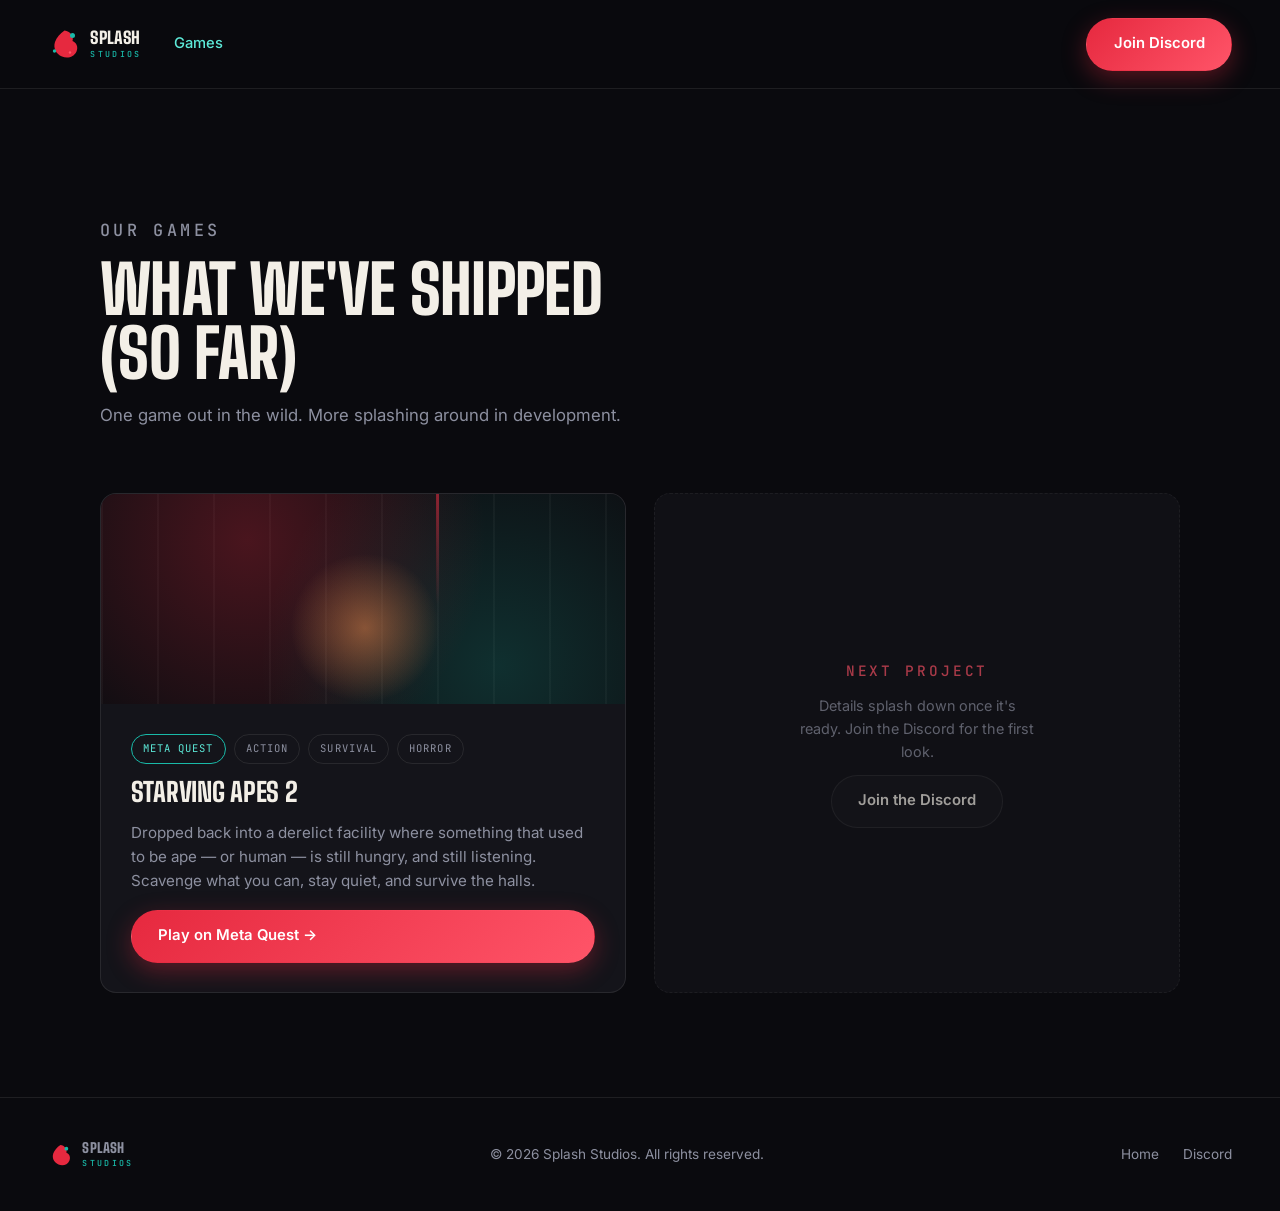
==== games.html @ 8505d7e9 "Add files via upload" ====
<!DOCTYPE html>
<html lang="en">
<head>
<meta charset="UTF-8">
<meta name="viewport" content="width=device-width, initial-scale=1.0">
<title>Games — Splash Studios</title>
<meta name="description" content="Play Starving Apes 2, the flagship VR horror game from Splash Studios, on Meta Quest.">
<meta name="theme-color" content="#0a0a0e">
<link rel="icon" type="image/svg+xml" href="data:image/svg+xml,%3Csvg xmlns='http://www.w3.org/2000/svg' viewBox='0 0 64 64'%3E%3Crect width='64' height='64' rx='14' fill='%230a0a0e'/%3E%3Cpath d='M33,5 C44,6 52,16 49,26 C57,29 61,38 57,47 C52,58 39,62 28,57 C16,52 10,40 14,28 C17,19 24,11 33,5 Z' fill='%23E6293F'/%3E%3Ccircle cx='49' cy='15' r='5' fill='%2319B9A8'/%3E%3C/svg%3E">

<link rel="preconnect" href="https://fonts.googleapis.com">
<link rel="preconnect" href="https://fonts.gstatic.com" crossorigin>
<link href="https://fonts.googleapis.com/css2?family=Big+Shoulders:wght@600;700;800;900&family=Inter:wght@400;500;600;700&family=JetBrains+Mono:wght@500&display=swap" rel="stylesheet">
<link rel="stylesheet" href="style.css">
</head>
<body>

<header class="nav">
  <a href="index.html" class="brand">
    <svg class="brand-mark" viewBox="0 0 64 64" fill="none" xmlns="http://www.w3.org/2000/svg" aria-hidden="true">
      <path d="M33,5 C44,6 52,16 49,26 C57,29 61,38 57,47 C52,58 39,62 28,57 C16,52 10,40 14,28 C17,19 24,11 33,5 Z" fill="#E6293F"/>
      <circle cx="49" cy="15" r="5" fill="#19B9A8"/>
      <circle cx="13" cy="46" r="3.4" fill="#19B9A8"/>
      <circle cx="44" cy="49" r="2.4" fill="#FF5468"/>
    </svg>
    <span class="brand-word">SPLASH<small>STUDIOS</small></span>
  </a>
  <nav class="nav-links">
    <a href="games.html" class="active">Games</a>
  </nav>
  <a class="btn btn-primary" href="https://discord.gg/km2ezNDZRh" target="_blank" rel="noopener">Join Discord</a>
</header>

<section class="page-header">
  <div class="section-inner">
    <p class="eyebrow">Our Games</p>
    <h1>What we've shipped<br>(so far)</h1>
    <p>One game out in the wild. More splashing around in development.</p>
  </div>
</section>

<section style="padding-top: 0;">
  <div class="section-inner">
    <div class="games-grid">

      <div class="game-tile">
        <div class="game-art" aria-hidden="true"></div>
        <div class="tile-body">
          <div class="badges">
            <span class="badge platform">Meta Quest</span>
            <span class="badge">Action</span>
            <span class="badge">Survival</span>
            <span class="badge">Horror</span>
          </div>
          <h3>Starving Apes 2</h3>
          <p>Dropped back into a derelict facility where something that used to be ape — or human — is still hungry, and still listening. Scavenge what you can, stay quiet, and survive the halls.</p>
          <a class="btn btn-primary" href="https://www.meta.com/experiences/starving-apes-2/9929811883797838/?srsltid=AfmBOoom83cuQZh8_HPgjByCwyeb6xO3C5Jgga5BLmCw1rRr3CXL1v2m" target="_blank" rel="noopener">Play on Meta Quest →</a>
        </div>
      </div>

      <div class="game-tile ghost">
        <div class="ghost-inner">
          <p class="eyebrow crimson">Next Project</p>
          <p>Details splash down once it's ready. Join the Discord for the first look.</p>
          <a class="btn btn-ghost" href="https://discord.gg/km2ezNDZRh" target="_blank" rel="noopener">Join the Discord</a>
        </div>
      </div>

    </div>
  </div>
</section>

<footer>
  <a href="index.html" class="brand">
    <svg class="brand-mark" viewBox="0 0 64 64" fill="none" xmlns="http://www.w3.org/2000/svg" aria-hidden="true" style="width:24px;height:24px;">
      <path d="M33,5 C44,6 52,16 49,26 C57,29 61,38 57,47 C52,58 39,62 28,57 C16,52 10,40 14,28 C17,19 24,11 33,5 Z" fill="#E6293F"/>
      <circle cx="49" cy="15" r="5" fill="#19B9A8"/>
    </svg>
    <span class="brand-word">SPLASH<small>STUDIOS</small></span>
  </a>
  <p>&copy; 2026 Splash Studios. All rights reserved.</p>
  <div class="foot-links">
    <a href="index.html">Home</a>
    <a href="https://discord.gg/km2ezNDZRh" target="_blank" rel="noopener">Discord</a>
  </div>
</footer>

</body>
</html>
---- style.css ----
/* ============================================================
   SPLASH STUDIOS — stylesheet
   Palette: void / panel (near-black) + crimson + teal
   (a nod to red/teal horror-film grading, and to "splash")
   ============================================================ */

:root {
  --void: #0a0a0e;
  --panel: #14141a;
  --panel-2: #1b1b22;

  --crimson: #e6293f;
  --crimson-glow: #ff5468;
  --teal: #19b9a8;
  --teal-glow: #5dead9;

  --bone: #f3efe7;
  --slate: #8d90a0;
  --line: rgba(243, 239, 231, 0.09);

  --radius: 16px;
  --shadow: 0 20px 60px rgba(0, 0, 0, 0.45);

  --display: "Big Shoulders", sans-serif;
  --body: "Inter", system-ui, sans-serif;
  --mono: "JetBrains Mono", monospace;
}

* { box-sizing: border-box; margin: 0; padding: 0; }

html { scroll-behavior: smooth; }

body {
  background: var(--void);
  color: var(--bone);
  font-family: var(--body);
  line-height: 1.6;
  overflow-x: hidden;
}

a { color: inherit; text-decoration: none; }
img, svg { display: block; max-width: 100%; }
ul { list-style: none; }

h1, h2, h3 {
  font-family: var(--display);
  font-weight: 800;
  text-transform: uppercase;
  letter-spacing: -0.01em;
  line-height: 0.95;
}

::selection { background: var(--crimson); color: var(--bone); }

:focus-visible {
  outline: 2px solid var(--teal-glow);
  outline-offset: 3px;
  border-radius: 4px;
}

.section-inner { max-width: 1080px; margin: 0 auto; }

section { padding: 6.5rem clamp(1.25rem, 5vw, 3rem); position: relative; }

.eyebrow {
  display: inline-block;
  font-family: var(--mono);
  font-size: 0.72rem;
  font-weight: 500;
  letter-spacing: 0.2em;
  text-transform: uppercase;
  color: var(--teal-glow);
  margin-bottom: 0.9rem;
}
.eyebrow.crimson { color: var(--crimson-glow); }

/* ---------- Nav ---------- */
.nav {
  position: sticky;
  top: 0;
  z-index: 50;
  display: flex;
  align-items: center;
  gap: 1.5rem;
  padding: 1.1rem clamp(1.25rem, 5vw, 3rem);
  background: rgba(10, 10, 14, 0.72);
  backdrop-filter: blur(14px);
  border-bottom: 1px solid var(--line);
}

.brand { display: flex; align-items: center; gap: 0.65rem; flex-shrink: 0; }
.brand-mark { width: 32px; height: 32px; flex-shrink: 0; }
.brand-word {
  font-family: var(--display);
  font-weight: 900;
  font-size: 1.05rem;
  letter-spacing: 0.01em;
  line-height: 1;
  display: flex;
  flex-direction: column;
}
.brand-word small {
  font-family: var(--mono);
  font-weight: 500;
  font-size: 0.52rem;
  letter-spacing: 0.28em;
  color: var(--teal);
  margin-top: 3px;
}

.nav-links {
  display: flex;
  align-items: center;
  gap: 1.75rem;
  margin-left: 0.5rem;
  margin-right: auto;
  font-size: 0.92rem;
  font-weight: 500;
  color: var(--slate);
}
.nav-links a { transition: color 0.2s ease; }
.nav-links a:hover { color: var(--bone); }
.nav-links a.active { color: var(--teal-glow); }

/* ---------- Buttons ---------- */
.btn {
  display: inline-flex;
  align-items: center;
  gap: 0.5rem;
  padding: 0.85rem 1.65rem;
  border-radius: 999px;
  font-family: var(--body);
  font-weight: 600;
  font-size: 0.93rem;
  border: 1.5px solid transparent;
  white-space: nowrap;
  cursor: pointer;
  transition: transform 0.25s ease, box-shadow 0.25s ease, color 0.25s ease, border-color 0.25s ease;
}
.btn-primary {
  background: linear-gradient(135deg, var(--crimson), var(--crimson-glow));
  color: #fff;
  box-shadow: 0 8px 24px rgba(230, 41, 63, 0.35);
}
.btn-primary:hover { transform: translateY(-2px); box-shadow: 0 14px 32px rgba(230, 41, 63, 0.45); }
.btn-ghost {
  border-color: var(--line);
  color: var(--bone);
  background: rgba(255, 255, 255, 0.02);
}
.btn-ghost:hover { border-color: var(--teal); color: var(--teal-glow); transform: translateY(-2px); }
.btn-icon { width: 18px; height: 18px; flex-shrink: 0; }
.btn.large { padding: 1.05rem 2.2rem; font-size: 1rem; }

/* ---------- Hero ---------- */
.hero {
  position: relative;
  min-height: 86vh;
  display: flex;
  align-items: center;
  padding: 2rem clamp(1.25rem, 5vw, 3rem);
  overflow: hidden;
  isolation: isolate;
  cursor: crosshair;
}

.hero-ambient { position: absolute; inset: 0; z-index: -1; }
.blob {
  position: absolute;
  border-radius: 50%;
  filter: blur(70px);
  opacity: 0.5;
  mix-blend-mode: screen;
  animation: drift 20s ease-in-out infinite;
}
.blob-1 { width: 460px; height: 460px; background: var(--crimson); top: -12%; left: -8%; }
.blob-2 { width: 400px; height: 400px; background: var(--teal); bottom: -18%; right: -10%; animation-delay: -7s; }
.blob-3 { width: 280px; height: 280px; background: var(--crimson-glow); top: 38%; right: 18%; animation-delay: -13s; opacity: 0.28; }

@keyframes drift {
  0%, 100% { transform: translate(0, 0) scale(1); }
  50% { transform: translate(40px, -30px) scale(1.08); }
}

.hero-inner { max-width: 740px; position: relative; z-index: 1; }
.hero-inner h1 { font-size: clamp(3.4rem, 9vw, 6.4rem); }
.lede {
  margin-top: 1.5rem;
  font-size: clamp(1rem, 1.4vw, 1.2rem);
  color: var(--slate);
  max-width: 520px;
}
.hero-actions { display: flex; gap: 1rem; margin-top: 2.25rem; flex-wrap: wrap; }
.hero-hint {
  margin-top: 2.5rem;
  font-family: var(--mono);
  font-size: 0.7rem;
  letter-spacing: 0.12em;
  text-transform: uppercase;
  color: var(--slate);
  opacity: 0.6;
}

.splash-fx {
  position: absolute;
  border-radius: 50%;
  pointer-events: none;
  transform: translate(-50%, -50%) scale(0);
  animation: splashPop 0.7s ease-out forwards;
  z-index: 2;
}
@keyframes splashPop {
  0% { transform: translate(-50%, -50%) scale(0); opacity: 0.9; }
  70% { opacity: 0.35; }
  100% { transform: translate(-50%, -50%) scale(1); opacity: 0; }
}

/* ---------- About ---------- */
.about p { max-width: 600px; color: var(--slate); font-size: 1.05rem; }
.about h2 { font-size: clamp(2rem, 4vw, 2.8rem); margin-bottom: 1.25rem; }

/* ---------- Featured game / game art panel ---------- */
.featured h2 { font-size: clamp(2rem, 4vw, 2.8rem); margin-bottom: 0.25rem; }

.game-card {
  display: grid;
  grid-template-columns: 1.05fr 1fr;
  background: var(--panel);
  border: 1px solid var(--line);
  border-radius: var(--radius);
  overflow: hidden;
  box-shadow: var(--shadow);
  margin-top: 2.25rem;
}

.game-art {
  position: relative;
  min-height: 340px;
  overflow: hidden;
  background:
    radial-gradient(circle at 28% 22%, rgba(230, 41, 63, 0.28), transparent 58%),
    radial-gradient(circle at 76% 82%, rgba(25, 185, 168, 0.2), transparent 55%),
    repeating-linear-gradient(90deg, rgba(255, 255, 255, 0.035) 0 2px, transparent 2px 56px),
    #0d0d11;
}
.game-art::before {
  content: "";
  position: absolute;
  width: 150px;
  height: 150px;
  border-radius: 50%;
  background: radial-gradient(circle, rgba(255, 150, 80, 0.45), transparent 70%);
  top: 28%;
  left: 36%;
  animation: flicker 4.2s infinite;
}
.game-art::after {
  content: "";
  position: absolute;
  width: 3px;
  height: 110px;
  background: linear-gradient(to bottom, var(--crimson), transparent);
  top: 0;
  left: 64%;
  opacity: 0.55;
}
@keyframes flicker {
  0%, 100% { opacity: 0.8; }
  45% { opacity: 0.18; }
  50% { opacity: 0.9; }
  78% { opacity: 0.3; }
}

.game-info {
  padding: 2.5rem;
  display: flex;
  flex-direction: column;
  gap: 1.1rem;
  justify-content: center;
}
.game-info h3 { font-size: 2.1rem; }
.game-info p { color: var(--slate); }

.badges { display: flex; gap: 0.5rem; flex-wrap: wrap; }
.badge {
  font-family: var(--mono);
  font-size: 0.66rem;
  letter-spacing: 0.1em;
  text-transform: uppercase;
  padding: 0.35rem 0.7rem;
  border: 1px solid var(--line);
  border-radius: 999px;
  color: var(--slate);
}
.badge.platform { border-color: var(--teal); color: var(--teal-glow); }

@media (max-width: 760px) {
  .game-card { grid-template-columns: 1fr; }
  .game-art { min-height: 200px; }
}

/* ---------- CTA banner ---------- */
.cta-banner {
  text-align: center;
  background: linear-gradient(160deg, var(--panel), var(--panel-2));
  border-top: 1px solid var(--line);
  border-bottom: 1px solid var(--line);
}
.cta-banner h2 { font-size: clamp(2rem, 4.5vw, 3.2rem); margin-bottom: 0.85rem; }
.cta-banner p { color: var(--slate); max-width: 460px; margin: 0 auto 2rem; }

/* ---------- Footer ---------- */
footer {
  padding: 2.75rem clamp(1.25rem, 5vw, 3rem);
  display: flex;
  flex-wrap: wrap;
  align-items: center;
  justify-content: space-between;
  gap: 1rem;
  border-top: 1px solid var(--line);
  color: var(--slate);
  font-size: 0.85rem;
}
footer .brand-word { font-size: 0.85rem; }
footer .foot-links { display: flex; gap: 1.5rem; }
footer a:hover { color: var(--teal-glow); }

/* ---------- Games page ---------- */
.page-header { padding-top: 8rem; padding-bottom: 1.5rem; }
.page-header h1 { font-size: clamp(2.6rem, 6vw, 4.2rem); margin-bottom: 1rem; }
.page-header p { color: var(--slate); max-width: 540px; font-size: 1.05rem; }

.games-grid {
  display: grid;
  grid-template-columns: repeat(auto-fit, minmax(320px, 1fr));
  gap: 1.75rem;
  margin-top: 2.5rem;
}

.game-tile {
  background: var(--panel);
  border: 1px solid var(--line);
  border-radius: var(--radius);
  overflow: hidden;
  display: flex;
  flex-direction: column;
  transition: transform 0.3s ease, border-color 0.3s ease;
}
.game-tile:hover { transform: translateY(-4px); border-color: var(--teal); }
.game-tile .game-art { min-height: 210px; }

.tile-body { padding: 1.85rem; display: flex; flex-direction: column; gap: 1rem; flex: 1; }
.tile-body h3 { font-size: 1.65rem; }
.tile-body p { color: var(--slate); font-size: 0.95rem; flex: 1; }

.game-tile.ghost {
  border-style: dashed;
  opacity: 0.65;
  align-items: center;
  justify-content: center;
  text-align: center;
  min-height: 360px;
}
.ghost-inner { padding: 2rem; display: flex; flex-direction: column; gap: 0.75rem; align-items: center; }
.ghost-inner .eyebrow { margin-bottom: 0; }
.ghost-inner p { color: var(--slate); font-size: 0.9rem; max-width: 240px; }

/* ---------- Responsive ---------- */
@media (max-width: 640px) {
  .nav { flex-wrap: wrap; }
  .nav-links { order: 3; margin-right: auto; }
  section { padding: 4.5rem 1.25rem; }
  .hero { min-height: 80vh; }
}

/* ---------- Reduced motion ---------- */
@media (prefers-reduced-motion: reduce) {
  html { scroll-behavior: auto; }
  .blob { animation: none; }
  .game-art::before { animation: none; }
  .splash-fx { display: none; }
}
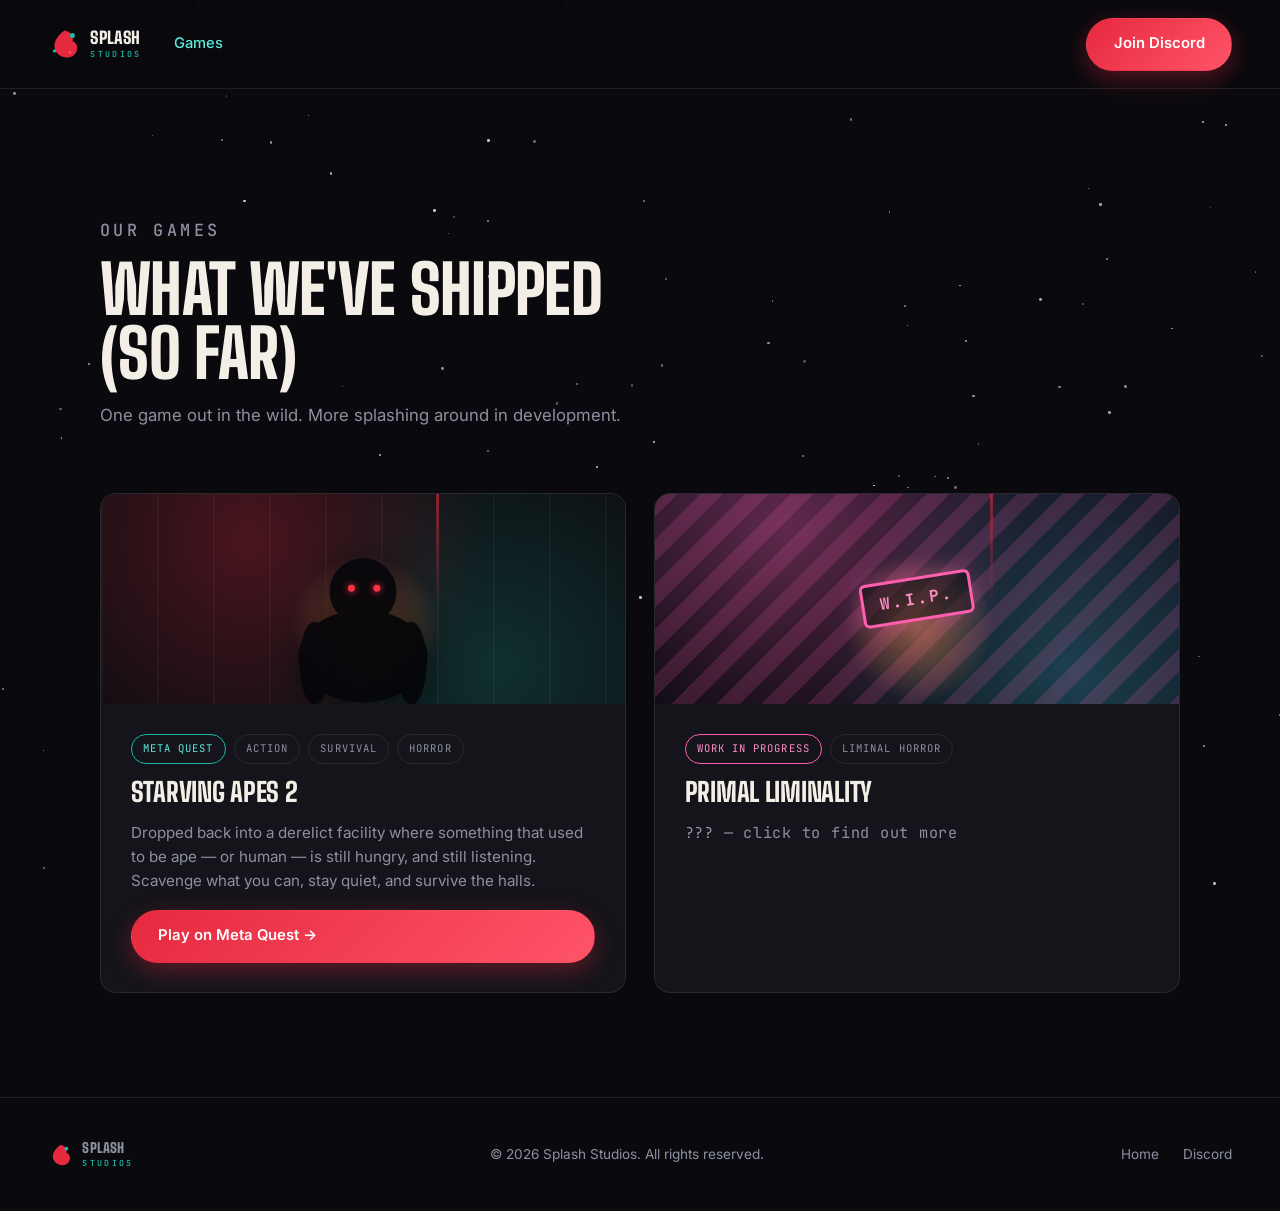
==== commit 84f9dc7b: "NEW UPD" ====
--- a/games.html
+++ b/games.html
@@ -14,6 +14,7 @@
 <link rel="stylesheet" href="style.css">
 </head>
 <body>
+<div class="star-field" aria-hidden="true"></div>
 
 <header class="nav">
   <a href="index.html" class="brand">
@@ -44,7 +45,22 @@
     <div class="games-grid">
 
       <div class="game-tile">
-        <div class="game-art" aria-hidden="true"></div>
+        <div class="game-art" aria-hidden="true">
+          <svg class="art-figure" viewBox="0 0 200 200" xmlns="http://www.w3.org/2000/svg">
+            <defs>
+              <filter id="eyeglow-games" x="-200%" y="-200%" width="500%" height="500%">
+                <feGaussianBlur stdDeviation="3" result="blur"/>
+                <feMerge><feMergeNode in="blur"/><feMergeNode in="SourceGraphic"/></feMerge>
+              </filter>
+            </defs>
+            <ellipse cx="100" cy="152" rx="56" ry="40" fill="#06060a"/>
+            <ellipse cx="58" cy="158" rx="13" ry="36" fill="#06060a"/>
+            <ellipse cx="142" cy="158" rx="13" ry="36" fill="#06060a"/>
+            <circle cx="100" cy="96" r="29" fill="#06060a"/>
+            <circle cx="90" cy="93" r="3" fill="#ff3344" filter="url(#eyeglow-games)"/>
+            <circle cx="112" cy="93" r="3" fill="#ff3344" filter="url(#eyeglow-games)"/>
+          </svg>
+        </div>
         <div class="tile-body">
           <div class="badges">
             <span class="badge platform">Meta Quest</span>
@@ -58,11 +74,18 @@
         </div>
       </div>
 
-      <div class="game-tile ghost">
-        <div class="ghost-inner">
-          <p class="eyebrow crimson">Next Project</p>
-          <p>Details splash down once it's ready. Join the Discord for the first look.</p>
-          <a class="btn btn-ghost" href="https://discord.gg/km2ezNDZRh" target="_blank" rel="noopener">Join the Discord</a>
+      <div class="game-tile wip" tabindex="0" role="button" aria-expanded="false" aria-label="Primal Liminality — work in progress, click for details">
+        <div class="game-art liminal" aria-hidden="true">
+          <span class="wip-stamp">W.I.P.</span>
+        </div>
+        <div class="tile-body">
+          <div class="badges">
+            <span class="badge wip">Work In Progress</span>
+            <span class="badge">Liminal Horror</span>
+          </div>
+          <h3>Primal Liminality</h3>
+          <p class="tile-hint">??? — click to find out more</p>
+          <p class="tile-reveal">"You get called into work one night and don't come back."</p>
         </div>
       </div>
 
@@ -85,5 +108,6 @@
   </div>
 </footer>
 
+<script src="script.js"></script>
 </body>
 </html>
--- a/style.css
+++ b/style.css
@@ -24,6 +24,10 @@
   --display: "Big Shoulders", sans-serif;
   --body: "Inter", system-ui, sans-serif;
   --mono: "JetBrains Mono", monospace;
+
+  --pl-pink: #ff5fae;
+  --pl-pink-glow: #ff8fc7;
+  --pl-blue: #4cc9f0;
 }
 
 * { box-sizing: border-box; margin: 0; padding: 0; }
@@ -373,10 +377,100 @@
   .hero { min-height: 80vh; }
 }
 
+/* ---------- Starfield (infinite-craft-style dark sky) ---------- */
+.star-field {
+  position: fixed;
+  inset: 0;
+  z-index: -3;
+  overflow: hidden;
+  pointer-events: none;
+  background: var(--void);
+}
+.star {
+  position: absolute;
+  border-radius: 50%;
+  background: #fff;
+  animation: twinkle ease-in-out infinite;
+}
+@keyframes twinkle {
+  0%, 100% { opacity: 0.15; }
+  50% { opacity: 1; }
+}
+
+/* ---------- Button bounce (press feedback) ---------- */
+@keyframes btnBounce {
+  0% { transform: scale(1); }
+  30% { transform: scale(0.86); }
+  55% { transform: scale(1.08); }
+  80% { transform: scale(0.96); }
+  100% { transform: scale(1); }
+}
+.btn.bounce { animation: btnBounce 0.42s ease; }
+
+/* ---------- Art figure (SA2 silhouette) ---------- */
+.art-figure {
+  position: absolute;
+  bottom: -8px;
+  left: 50%;
+  transform: translateX(-50%);
+  width: 44%;
+  opacity: 0.95;
+  filter: drop-shadow(0 0 18px rgba(0, 0, 0, 0.6));
+}
+
+/* ---------- WIP badge ---------- */
+.badge.wip { border-color: var(--pl-pink); color: var(--pl-pink-glow); }
+
+/* ---------- Liminal art panel (Primal Liminality) ---------- */
+.game-art.liminal {
+  background:
+    repeating-linear-gradient(135deg, rgba(255, 95, 174, 0.16) 0 16px, transparent 16px 32px),
+    radial-gradient(circle at 25% 15%, rgba(255, 95, 174, 0.32), transparent 55%),
+    radial-gradient(circle at 80% 85%, rgba(76, 201, 240, 0.28), transparent 55%),
+    linear-gradient(180deg, #15101f 0%, #0b0b12 75%);
+}
+.wip-stamp {
+  position: absolute;
+  top: 50%;
+  left: 50%;
+  transform: translate(-50%, -50%) rotate(-9deg);
+  border: 3px solid var(--pl-pink);
+  color: var(--pl-pink-glow);
+  font-family: var(--mono);
+  font-weight: 700;
+  letter-spacing: 0.15em;
+  padding: 0.4rem 1rem;
+  font-size: 1rem;
+  text-transform: uppercase;
+  background: rgba(10, 10, 14, 0.45);
+  border-radius: 6px;
+  box-shadow: 0 0 26px rgba(255, 95, 174, 0.35);
+  white-space: nowrap;
+}
+
+/* ---------- WIP tile click-to-reveal ---------- */
+.game-tile.wip { cursor: pointer; }
+.game-tile.wip:focus-visible { outline: 2px solid var(--pl-blue); outline-offset: 3px; }
+.tile-hint {
+  font-family: var(--mono);
+  font-size: 0.85rem;
+  letter-spacing: 0.05em;
+  color: var(--pl-blue);
+}
+.tile-reveal {
+  color: var(--bone);
+  font-style: italic;
+  display: none;
+}
+.game-tile.wip.revealed .tile-hint { display: none; }
+.game-tile.wip.revealed .tile-reveal { display: block; }
+
 /* ---------- Reduced motion ---------- */
 @media (prefers-reduced-motion: reduce) {
   html { scroll-behavior: auto; }
   .blob { animation: none; }
   .game-art::before { animation: none; }
   .splash-fx { display: none; }
-}
+  .star { animation: none; opacity: 0.55; }
+  .btn.bounce { animation: none; }
+}
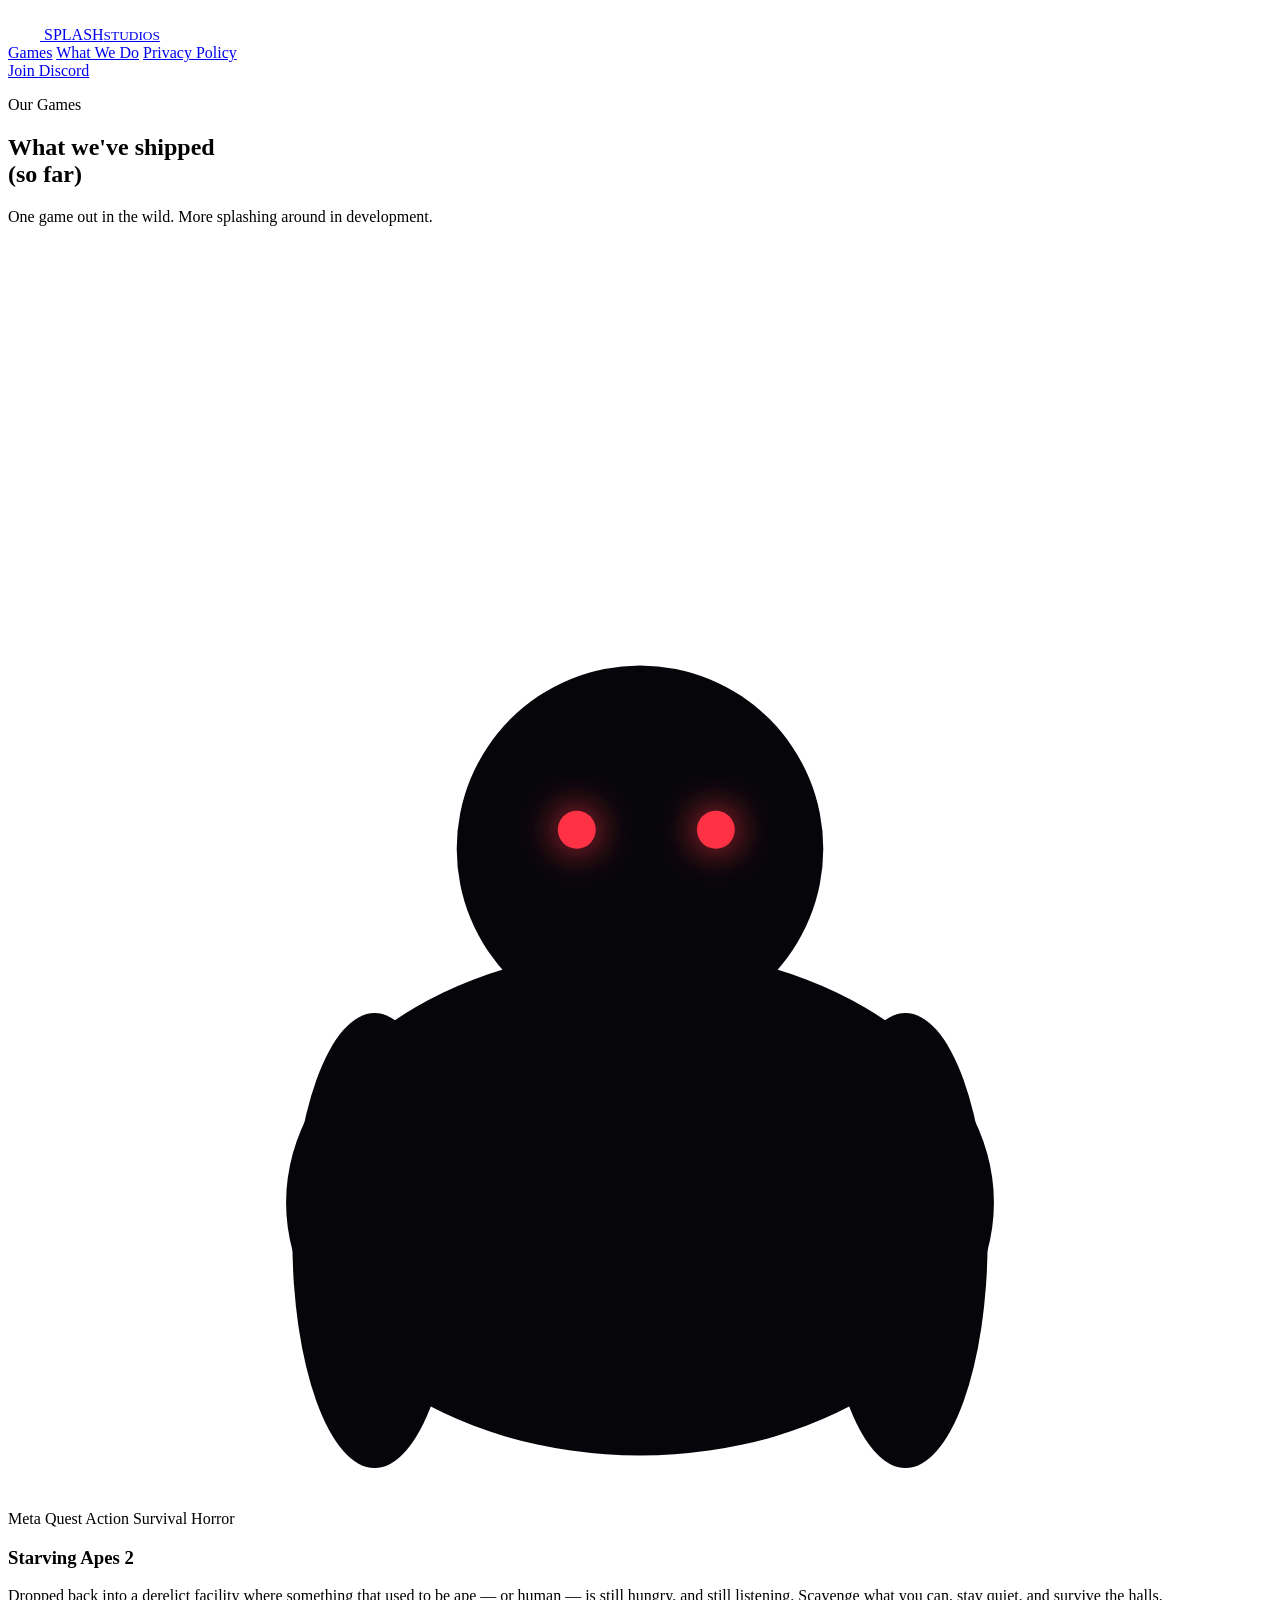
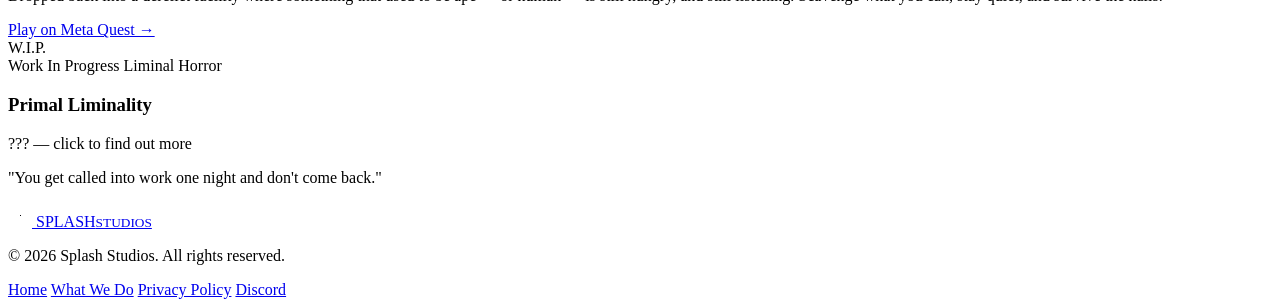
==== commit b790165b: "Add files via upload" ====
--- a/games.html
+++ b/games.html
@@ -18,18 +18,15 @@
 
 <header class="nav">
   <a href="index.html" class="brand">
-    <svg class="brand-mark" viewBox="0 0 64 64" fill="none" xmlns="http://www.w3.org/2000/svg" aria-hidden="true">
-      <path d="M33,5 C44,6 52,16 49,26 C57,29 61,38 57,47 C52,58 39,62 28,57 C16,52 10,40 14,28 C17,19 24,11 33,5 Z" fill="#E6293F"/>
-      <circle cx="49" cy="15" r="5" fill="#19B9A8"/>
-      <circle cx="13" cy="46" r="3.4" fill="#19B9A8"/>
-      <circle cx="44" cy="49" r="2.4" fill="#FF5468"/>
-    </svg>
+    <canvas id="logoCanvas" class="brand-mark-canvas" width="64" height="64" aria-hidden="true"></canvas>
     <span class="brand-word">SPLASH<small>STUDIOS</small></span>
   </a>
   <nav class="nav-links">
     <a href="games.html" class="active">Games</a>
+    <a href="what-we-do.html">What We Do</a>
+    <a href="privacy-policy.html">Privacy Policy</a>
   </nav>
-  <a class="btn btn-primary" href="https://discord.gg/km2ezNDZRh" target="_blank" rel="noopener">Join Discord</a>
+  <a class="btn btn-primary" href="https://discord.gg/4bHSVDsTp4" target="_blank" rel="noopener">Join Discord</a>
 </header>
 
 <section class="page-header">
@@ -95,19 +92,18 @@
 
 <footer>
   <a href="index.html" class="brand">
-    <svg class="brand-mark" viewBox="0 0 64 64" fill="none" xmlns="http://www.w3.org/2000/svg" aria-hidden="true" style="width:24px;height:24px;">
-      <path d="M33,5 C44,6 52,16 49,26 C57,29 61,38 57,47 C52,58 39,62 28,57 C16,52 10,40 14,28 C17,19 24,11 33,5 Z" fill="#E6293F"/>
-      <circle cx="49" cy="15" r="5" fill="#19B9A8"/>
-    </svg>
+    <canvas id="footerLogoCanvas" class="brand-mark-canvas" width="64" height="64" aria-hidden="true" style="width:24px;height:24px;"></canvas>
     <span class="brand-word">SPLASH<small>STUDIOS</small></span>
   </a>
   <p>&copy; 2026 Splash Studios. All rights reserved.</p>
   <div class="foot-links">
     <a href="index.html">Home</a>
-    <a href="https://discord.gg/km2ezNDZRh" target="_blank" rel="noopener">Discord</a>
+    <a href="what-we-do.html">What We Do</a>
+    <a href="privacy-policy.html">Privacy Policy</a>
+    <a href="https://discord.gg/4bHSVDsTp4" target="_blank" rel="noopener">Discord</a>
   </div>
 </footer>
 
 <script src="script.js"></script>
 </body>
-</html>
+</html>
--- a/style.css
+++ b/style.css
@@ -1,476 +1,41 @@
-/* ============================================================
-   SPLASH STUDIOS — stylesheet
-   Palette: void / panel (near-black) + crimson + teal
-   (a nod to red/teal horror-film grading, and to "splash")
-   ============================================================ */
-
-:root {
-  --void: #0a0a0e;
-  --panel: #14141a;
-  --panel-2: #1b1b22;
-
-  --crimson: #e6293f;
-  --crimson-glow: #ff5468;
-  --teal: #19b9a8;
-  --teal-glow: #5dead9;
-
-  --bone: #f3efe7;
-  --slate: #8d90a0;
-  --line: rgba(243, 239, 231, 0.09);
-
-  --radius: 16px;
-  --shadow: 0 20px 60px rgba(0, 0, 0, 0.45);
-
-  --display: "Big Shoulders", sans-serif;
-  --body: "Inter", system-ui, sans-serif;
-  --mono: "JetBrains Mono", monospace;
-
-  --pl-pink: #ff5fae;
-  --pl-pink-glow: #ff8fc7;
-  --pl-blue: #4cc9f0;
+/* ---------- Interactive Canvas Logo Layout ---------- */
+.brand-mark-canvas {
+  width: 32px;
+  height: 32px;
+  flex-shrink: 0;
+  image-rendering: pixelated;
+  image-rendering: crisp-edges;
 }
 
-* { box-sizing: border-box; margin: 0; padding: 0; }
-
-html { scroll-behavior: smooth; }
-
-body {
-  background: var(--void);
+/* ---------- Text Content Layouts (What We Do / Privacy) ---------- */
+.standard-content {
+  max-width: 780px;
+  margin: 0 auto;
+}
+.standard-content h2 {
+  font-size: 1.85rem;
+  margin-top: 3.5rem;
+  margin-bottom: 1.1rem;
   color: var(--bone);
-  font-family: var(--body);
-  line-height: 1.6;
-  overflow-x: hidden;
+  letter-spacing: 0.02em;
 }
-
-a { color: inherit; text-decoration: none; }
-img, svg { display: block; max-width: 100%; }
-ul { list-style: none; }
-
-h1, h2, h3 {
-  font-family: var(--display);
-  font-weight: 800;
-  text-transform: uppercase;
-  letter-spacing: -0.01em;
-  line-height: 0.95;
+.standard-content p {
+  color: var(--slate);
+  font-size: 1.05rem;
+  line-height: 1.75;
+  margin-bottom: 1.5rem;
+  text-align: justify;
 }
-
-::selection { background: var(--crimson); color: var(--bone); }
-
-:focus-visible {
-  outline: 2px solid var(--teal-glow);
-  outline-offset: 3px;
-  border-radius: 4px;
-}
-
-.section-inner { max-width: 1080px; margin: 0 auto; }
-
-section { padding: 6.5rem clamp(1.25rem, 5vw, 3rem); position: relative; }
-
-.eyebrow {
-  display: inline-block;
-  font-family: var(--mono);
-  font-size: 0.72rem;
-  font-weight: 500;
-  letter-spacing: 0.2em;
-  text-transform: uppercase;
-  color: var(--teal-glow);
-  margin-bottom: 0.9rem;
-}
-.eyebrow.crimson { color: var(--crimson-glow); }
-
-/* ---------- Nav ---------- */
-.nav {
-  position: sticky;
-  top: 0;
-  z-index: 50;
-  display: flex;
-  align-items: center;
-  gap: 1.5rem;
-  padding: 1.1rem clamp(1.25rem, 5vw, 3rem);
-  background: rgba(10, 10, 14, 0.72);
-  backdrop-filter: blur(14px);
-  border-bottom: 1px solid var(--line);
-}
-
-.brand { display: flex; align-items: center; gap: 0.65rem; flex-shrink: 0; }
-.brand-mark { width: 32px; height: 32px; flex-shrink: 0; }
-.brand-word {
-  font-family: var(--display);
-  font-weight: 900;
-  font-size: 1.05rem;
-  letter-spacing: 0.01em;
-  line-height: 1;
-  display: flex;
-  flex-direction: column;
-}
-.brand-word small {
-  font-family: var(--mono);
-  font-weight: 500;
-  font-size: 0.52rem;
-  letter-spacing: 0.28em;
-  color: var(--teal);
-  margin-top: 3px;
-}
-
-.nav-links {
-  display: flex;
-  align-items: center;
-  gap: 1.75rem;
-  margin-left: 0.5rem;
-  margin-right: auto;
-  font-size: 0.92rem;
-  font-weight: 500;
+.standard-content ul {
+  list-style: square;
+  padding-left: 1.5rem;
+  margin-bottom: 1.8rem;
   color: var(--slate);
 }
-.nav-links a { transition: color 0.2s ease; }
-.nav-links a:hover { color: var(--bone); }
-.nav-links a.active { color: var(--teal-glow); }
-
-/* ---------- Buttons ---------- */
-.btn {
-  display: inline-flex;
-  align-items: center;
-  gap: 0.5rem;
-  padding: 0.85rem 1.65rem;
-  border-radius: 999px;
-  font-family: var(--body);
-  font-weight: 600;
-  font-size: 0.93rem;
-  border: 1.5px solid transparent;
-  white-space: nowrap;
-  cursor: pointer;
-  transition: transform 0.25s ease, box-shadow 0.25s ease, color 0.25s ease, border-color 0.25s ease;
+.standard-content li {
+  font-size: 1.02rem;
+  line-height: 1.7;
+  margin-bottom: 0.6rem;
 }
-.btn-primary {
-  background: linear-gradient(135deg, var(--crimson), var(--crimson-glow));
-  color: #fff;
-  box-shadow: 0 8px 24px rgba(230, 41, 63, 0.35);
-}
-.btn-primary:hover { transform: translateY(-2px); box-shadow: 0 14px 32px rgba(230, 41, 63, 0.45); }
-.btn-ghost {
-  border-color: var(--line);
-  color: var(--bone);
-  background: rgba(255, 255, 255, 0.02);
-}
-.btn-ghost:hover { border-color: var(--teal); color: var(--teal-glow); transform: translateY(-2px); }
-.btn-icon { width: 18px; height: 18px; flex-shrink: 0; }
-.btn.large { padding: 1.05rem 2.2rem; font-size: 1rem; }
-
-/* ---------- Hero ---------- */
-.hero {
-  position: relative;
-  min-height: 86vh;
-  display: flex;
-  align-items: center;
-  padding: 2rem clamp(1.25rem, 5vw, 3rem);
-  overflow: hidden;
-  isolation: isolate;
-  cursor: crosshair;
-}
-
-.hero-ambient { position: absolute; inset: 0; z-index: -1; }
-.blob {
-  position: absolute;
-  border-radius: 50%;
-  filter: blur(70px);
-  opacity: 0.5;
-  mix-blend-mode: screen;
-  animation: drift 20s ease-in-out infinite;
-}
-.blob-1 { width: 460px; height: 460px; background: var(--crimson); top: -12%; left: -8%; }
-.blob-2 { width: 400px; height: 400px; background: var(--teal); bottom: -18%; right: -10%; animation-delay: -7s; }
-.blob-3 { width: 280px; height: 280px; background: var(--crimson-glow); top: 38%; right: 18%; animation-delay: -13s; opacity: 0.28; }
-
-@keyframes drift {
-  0%, 100% { transform: translate(0, 0) scale(1); }
-  50% { transform: translate(40px, -30px) scale(1.08); }
-}
-
-.hero-inner { max-width: 740px; position: relative; z-index: 1; }
-.hero-inner h1 { font-size: clamp(3.4rem, 9vw, 6.4rem); }
-.lede {
-  margin-top: 1.5rem;
-  font-size: clamp(1rem, 1.4vw, 1.2rem);
-  color: var(--slate);
-  max-width: 520px;
-}
-.hero-actions { display: flex; gap: 1rem; margin-top: 2.25rem; flex-wrap: wrap; }
-.hero-hint {
-  margin-top: 2.5rem;
-  font-family: var(--mono);
-  font-size: 0.7rem;
-  letter-spacing: 0.12em;
-  text-transform: uppercase;
-  color: var(--slate);
-  opacity: 0.6;
-}
-
-.splash-fx {
-  position: absolute;
-  border-radius: 50%;
-  pointer-events: none;
-  transform: translate(-50%, -50%) scale(0);
-  animation: splashPop 0.7s ease-out forwards;
-  z-index: 2;
-}
-@keyframes splashPop {
-  0% { transform: translate(-50%, -50%) scale(0); opacity: 0.9; }
-  70% { opacity: 0.35; }
-  100% { transform: translate(-50%, -50%) scale(1); opacity: 0; }
-}
-
-/* ---------- About ---------- */
-.about p { max-width: 600px; color: var(--slate); font-size: 1.05rem; }
-.about h2 { font-size: clamp(2rem, 4vw, 2.8rem); margin-bottom: 1.25rem; }
-
-/* ---------- Featured game / game art panel ---------- */
-.featured h2 { font-size: clamp(2rem, 4vw, 2.8rem); margin-bottom: 0.25rem; }
-
-.game-card {
-  display: grid;
-  grid-template-columns: 1.05fr 1fr;
-  background: var(--panel);
-  border: 1px solid var(--line);
-  border-radius: var(--radius);
-  overflow: hidden;
-  box-shadow: var(--shadow);
-  margin-top: 2.25rem;
-}
-
-.game-art {
-  position: relative;
-  min-height: 340px;
-  overflow: hidden;
-  background:
-    radial-gradient(circle at 28% 22%, rgba(230, 41, 63, 0.28), transparent 58%),
-    radial-gradient(circle at 76% 82%, rgba(25, 185, 168, 0.2), transparent 55%),
-    repeating-linear-gradient(90deg, rgba(255, 255, 255, 0.035) 0 2px, transparent 2px 56px),
-    #0d0d11;
-}
-.game-art::before {
-  content: "";
-  position: absolute;
-  width: 150px;
-  height: 150px;
-  border-radius: 50%;
-  background: radial-gradient(circle, rgba(255, 150, 80, 0.45), transparent 70%);
-  top: 28%;
-  left: 36%;
-  animation: flicker 4.2s infinite;
-}
-.game-art::after {
-  content: "";
-  position: absolute;
-  width: 3px;
-  height: 110px;
-  background: linear-gradient(to bottom, var(--crimson), transparent);
-  top: 0;
-  left: 64%;
-  opacity: 0.55;
-}
-@keyframes flicker {
-  0%, 100% { opacity: 0.8; }
-  45% { opacity: 0.18; }
-  50% { opacity: 0.9; }
-  78% { opacity: 0.3; }
-}
-
-.game-info {
-  padding: 2.5rem;
-  display: flex;
-  flex-direction: column;
-  gap: 1.1rem;
-  justify-content: center;
-}
-.game-info h3 { font-size: 2.1rem; }
-.game-info p { color: var(--slate); }
-
-.badges { display: flex; gap: 0.5rem; flex-wrap: wrap; }
-.badge {
-  font-family: var(--mono);
-  font-size: 0.66rem;
-  letter-spacing: 0.1em;
-  text-transform: uppercase;
-  padding: 0.35rem 0.7rem;
-  border: 1px solid var(--line);
-  border-radius: 999px;
-  color: var(--slate);
-}
-.badge.platform { border-color: var(--teal); color: var(--teal-glow); }
-
-@media (max-width: 760px) {
-  .game-card { grid-template-columns: 1fr; }
-  .game-art { min-height: 200px; }
-}
-
-/* ---------- CTA banner ---------- */
-.cta-banner {
-  text-align: center;
-  background: linear-gradient(160deg, var(--panel), var(--panel-2));
-  border-top: 1px solid var(--line);
-  border-bottom: 1px solid var(--line);
-}
-.cta-banner h2 { font-size: clamp(2rem, 4.5vw, 3.2rem); margin-bottom: 0.85rem; }
-.cta-banner p { color: var(--slate); max-width: 460px; margin: 0 auto 2rem; }
-
-/* ---------- Footer ---------- */
-footer {
-  padding: 2.75rem clamp(1.25rem, 5vw, 3rem);
-  display: flex;
-  flex-wrap: wrap;
-  align-items: center;
-  justify-content: space-between;
-  gap: 1rem;
-  border-top: 1px solid var(--line);
-  color: var(--slate);
-  font-size: 0.85rem;
-}
-footer .brand-word { font-size: 0.85rem; }
-footer .foot-links { display: flex; gap: 1.5rem; }
-footer a:hover { color: var(--teal-glow); }
-
-/* ---------- Games page ---------- */
-.page-header { padding-top: 8rem; padding-bottom: 1.5rem; }
-.page-header h1 { font-size: clamp(2.6rem, 6vw, 4.2rem); margin-bottom: 1rem; }
-.page-header p { color: var(--slate); max-width: 540px; font-size: 1.05rem; }
-
-.games-grid {
-  display: grid;
-  grid-template-columns: repeat(auto-fit, minmax(320px, 1fr));
-  gap: 1.75rem;
-  margin-top: 2.5rem;
-}
-
-.game-tile {
-  background: var(--panel);
-  border: 1px solid var(--line);
-  border-radius: var(--radius);
-  overflow: hidden;
-  display: flex;
-  flex-direction: column;
-  transition: transform 0.3s ease, border-color 0.3s ease;
-}
-.game-tile:hover { transform: translateY(-4px); border-color: var(--teal); }
-.game-tile .game-art { min-height: 210px; }
-
-.tile-body { padding: 1.85rem; display: flex; flex-direction: column; gap: 1rem; flex: 1; }
-.tile-body h3 { font-size: 1.65rem; }
-.tile-body p { color: var(--slate); font-size: 0.95rem; flex: 1; }
-
-.game-tile.ghost {
-  border-style: dashed;
-  opacity: 0.65;
-  align-items: center;
-  justify-content: center;
-  text-align: center;
-  min-height: 360px;
-}
-.ghost-inner { padding: 2rem; display: flex; flex-direction: column; gap: 0.75rem; align-items: center; }
-.ghost-inner .eyebrow { margin-bottom: 0; }
-.ghost-inner p { color: var(--slate); font-size: 0.9rem; max-width: 240px; }
-
-/* ---------- Responsive ---------- */
-@media (max-width: 640px) {
-  .nav { flex-wrap: wrap; }
-  .nav-links { order: 3; margin-right: auto; }
-  section { padding: 4.5rem 1.25rem; }
-  .hero { min-height: 80vh; }
-}
-
-/* ---------- Starfield (infinite-craft-style dark sky) ---------- */
-.star-field {
-  position: fixed;
-  inset: 0;
-  z-index: -3;
-  overflow: hidden;
-  pointer-events: none;
-  background: var(--void);
-}
-.star {
-  position: absolute;
-  border-radius: 50%;
-  background: #fff;
-  animation: twinkle ease-in-out infinite;
-}
-@keyframes twinkle {
-  0%, 100% { opacity: 0.15; }
-  50% { opacity: 1; }
-}
-
-/* ---------- Button bounce (press feedback) ---------- */
-@keyframes btnBounce {
-  0% { transform: scale(1); }
-  30% { transform: scale(0.86); }
-  55% { transform: scale(1.08); }
-  80% { transform: scale(0.96); }
-  100% { transform: scale(1); }
-}
-.btn.bounce { animation: btnBounce 0.42s ease; }
-
-/* ---------- Art figure (SA2 silhouette) ---------- */
-.art-figure {
-  position: absolute;
-  bottom: -8px;
-  left: 50%;
-  transform: translateX(-50%);
-  width: 44%;
-  opacity: 0.95;
-  filter: drop-shadow(0 0 18px rgba(0, 0, 0, 0.6));
-}
-
-/* ---------- WIP badge ---------- */
-.badge.wip { border-color: var(--pl-pink); color: var(--pl-pink-glow); }
-
-/* ---------- Liminal art panel (Primal Liminality) ---------- */
-.game-art.liminal {
-  background:
-    repeating-linear-gradient(135deg, rgba(255, 95, 174, 0.16) 0 16px, transparent 16px 32px),
-    radial-gradient(circle at 25% 15%, rgba(255, 95, 174, 0.32), transparent 55%),
-    radial-gradient(circle at 80% 85%, rgba(76, 201, 240, 0.28), transparent 55%),
-    linear-gradient(180deg, #15101f 0%, #0b0b12 75%);
-}
-.wip-stamp {
-  position: absolute;
-  top: 50%;
-  left: 50%;
-  transform: translate(-50%, -50%) rotate(-9deg);
-  border: 3px solid var(--pl-pink);
-  color: var(--pl-pink-glow);
-  font-family: var(--mono);
-  font-weight: 700;
-  letter-spacing: 0.15em;
-  padding: 0.4rem 1rem;
-  font-size: 1rem;
-  text-transform: uppercase;
-  background: rgba(10, 10, 14, 0.45);
-  border-radius: 6px;
-  box-shadow: 0 0 26px rgba(255, 95, 174, 0.35);
-  white-space: nowrap;
-}
-
-/* ---------- WIP tile click-to-reveal ---------- */
-.game-tile.wip { cursor: pointer; }
-.game-tile.wip:focus-visible { outline: 2px solid var(--pl-blue); outline-offset: 3px; }
-.tile-hint {
-  font-family: var(--mono);
-  font-size: 0.85rem;
-  letter-spacing: 0.05em;
-  color: var(--pl-blue);
-}
-.tile-reveal {
-  color: var(--bone);
-  font-style: italic;
-  display: none;
-}
-.game-tile.wip.revealed .tile-hint { display: none; }
-.game-tile.wip.revealed .tile-reveal { display: block; }
-
-/* ---------- Reduced motion ---------- */
-@media (prefers-reduced-motion: reduce) {
-  html { scroll-behavior: auto; }
-  .blob { animation: none; }
-  .game-art::before { animation: none; }
-  .splash-fx { display: none; }
-  .star { animation: none; opacity: 0.55; }
-  .btn.bounce { animation: none; }
-}
+.text-teal { color: var(--teal-glow) !important; }
+.text-crimson { color: var(--crimson-glow) !important; }
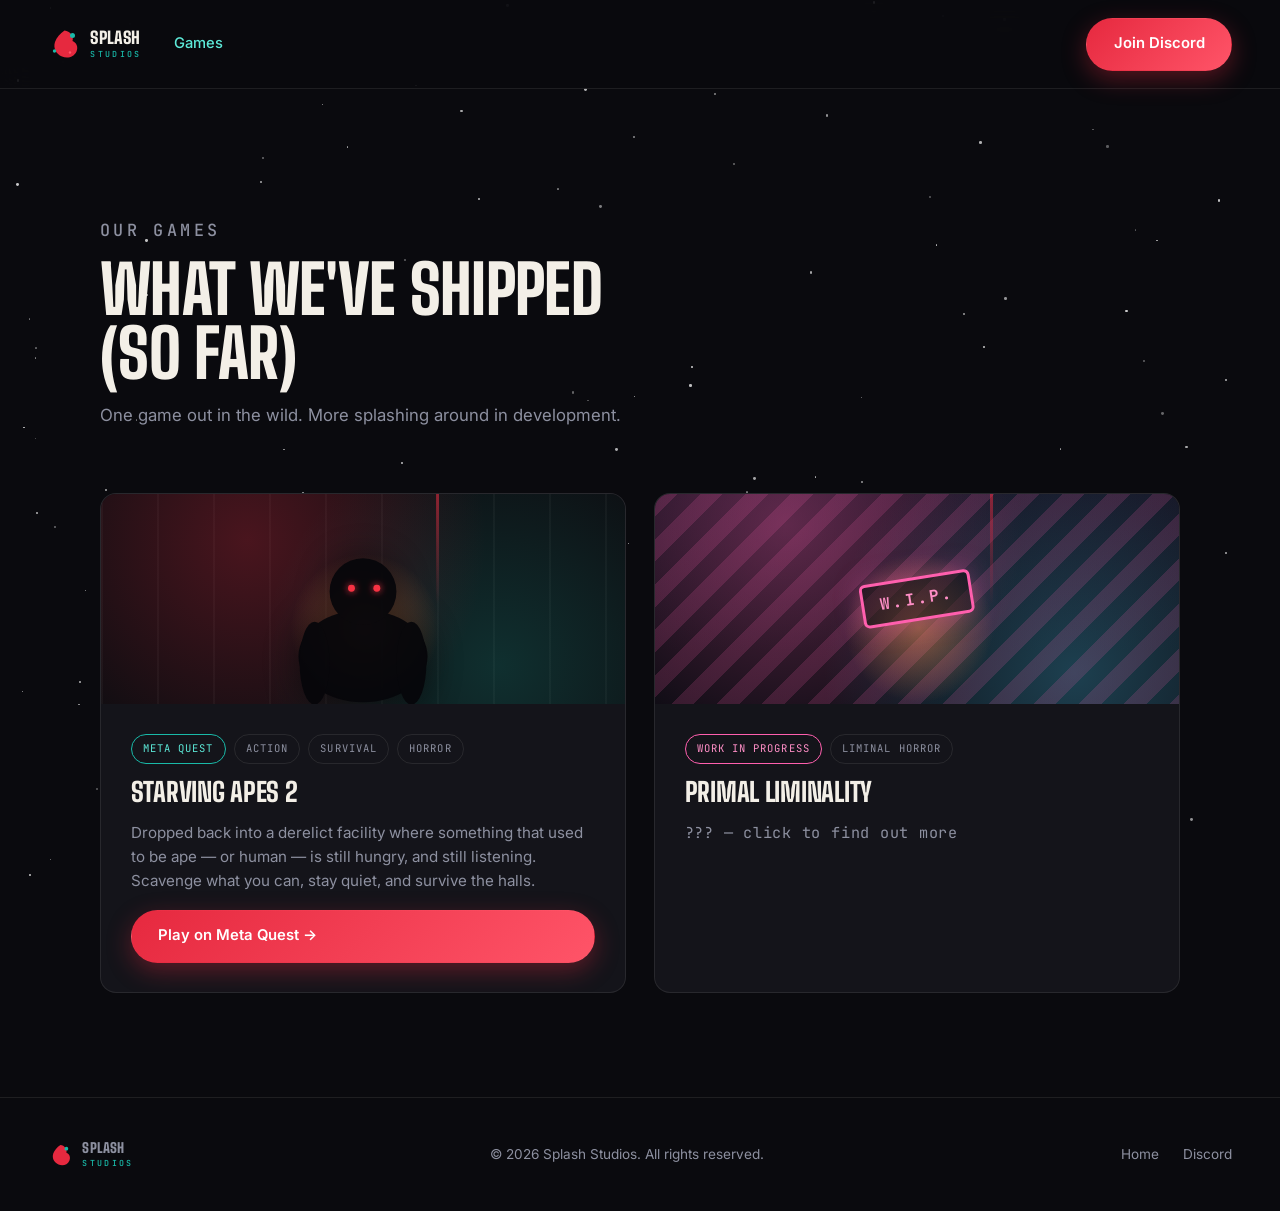
==== commit b6cd81b2: "Add files via upload" ====
--- a/games.html
+++ b/games.html
@@ -18,15 +18,18 @@
 
 <header class="nav">
   <a href="index.html" class="brand">
-    <canvas id="logoCanvas" class="brand-mark-canvas" width="64" height="64" aria-hidden="true"></canvas>
+    <svg class="brand-mark" viewBox="0 0 64 64" fill="none" xmlns="http://www.w3.org/2000/svg" aria-hidden="true">
+      <path d="M33,5 C44,6 52,16 49,26 C57,29 61,38 57,47 C52,58 39,62 28,57 C16,52 10,40 14,28 C17,19 24,11 33,5 Z" fill="#E6293F"/>
+      <circle cx="49" cy="15" r="5" fill="#19B9A8"/>
+      <circle cx="13" cy="46" r="3.4" fill="#19B9A8"/>
+      <circle cx="44" cy="49" r="2.4" fill="#FF5468"/>
+    </svg>
     <span class="brand-word">SPLASH<small>STUDIOS</small></span>
   </a>
   <nav class="nav-links">
     <a href="games.html" class="active">Games</a>
-    <a href="what-we-do.html">What We Do</a>
-    <a href="privacy-policy.html">Privacy Policy</a>
   </nav>
-  <a class="btn btn-primary" href="https://discord.gg/4bHSVDsTp4" target="_blank" rel="noopener">Join Discord</a>
+  <a class="btn btn-primary" href="https://discord.gg/km2ezNDZRh" target="_blank" rel="noopener">Join Discord</a>
 </header>
 
 <section class="page-header">
@@ -92,18 +95,19 @@
 
 <footer>
   <a href="index.html" class="brand">
-    <canvas id="footerLogoCanvas" class="brand-mark-canvas" width="64" height="64" aria-hidden="true" style="width:24px;height:24px;"></canvas>
+    <svg class="brand-mark" viewBox="0 0 64 64" fill="none" xmlns="http://www.w3.org/2000/svg" aria-hidden="true" style="width:24px;height:24px;">
+      <path d="M33,5 C44,6 52,16 49,26 C57,29 61,38 57,47 C52,58 39,62 28,57 C16,52 10,40 14,28 C17,19 24,11 33,5 Z" fill="#E6293F"/>
+      <circle cx="49" cy="15" r="5" fill="#19B9A8"/>
+    </svg>
     <span class="brand-word">SPLASH<small>STUDIOS</small></span>
   </a>
   <p>&copy; 2026 Splash Studios. All rights reserved.</p>
   <div class="foot-links">
     <a href="index.html">Home</a>
-    <a href="what-we-do.html">What We Do</a>
-    <a href="privacy-policy.html">Privacy Policy</a>
-    <a href="https://discord.gg/4bHSVDsTp4" target="_blank" rel="noopener">Discord</a>
+    <a href="https://discord.gg/km2ezNDZRh" target="_blank" rel="noopener">Discord</a>
   </div>
 </footer>
 
 <script src="script.js"></script>
 </body>
-</html>+</html>
--- a/style.css
+++ b/style.css
@@ -1,41 +1,476 @@
-/* ---------- Interactive Canvas Logo Layout ---------- */
-.brand-mark-canvas {
-  width: 32px;
-  height: 32px;
-  flex-shrink: 0;
-  image-rendering: pixelated;
-  image-rendering: crisp-edges;
-}
-
-/* ---------- Text Content Layouts (What We Do / Privacy) ---------- */
-.standard-content {
-  max-width: 780px;
-  margin: 0 auto;
-}
-.standard-content h2 {
-  font-size: 1.85rem;
-  margin-top: 3.5rem;
-  margin-bottom: 1.1rem;
+/* ============================================================
+   SPLASH STUDIOS — stylesheet
+   Palette: void / panel (near-black) + crimson + teal
+   (a nod to red/teal horror-film grading, and to "splash")
+   ============================================================ */
+
+:root {
+  --void: #0a0a0e;
+  --panel: #14141a;
+  --panel-2: #1b1b22;
+
+  --crimson: #e6293f;
+  --crimson-glow: #ff5468;
+  --teal: #19b9a8;
+  --teal-glow: #5dead9;
+
+  --bone: #f3efe7;
+  --slate: #8d90a0;
+  --line: rgba(243, 239, 231, 0.09);
+
+  --radius: 16px;
+  --shadow: 0 20px 60px rgba(0, 0, 0, 0.45);
+
+  --display: "Big Shoulders", sans-serif;
+  --body: "Inter", system-ui, sans-serif;
+  --mono: "JetBrains Mono", monospace;
+
+  --pl-pink: #ff5fae;
+  --pl-pink-glow: #ff8fc7;
+  --pl-blue: #4cc9f0;
+}
+
+* { box-sizing: border-box; margin: 0; padding: 0; }
+
+html { scroll-behavior: smooth; }
+
+body {
+  background: var(--void);
   color: var(--bone);
-  letter-spacing: 0.02em;
-}
-.standard-content p {
+  font-family: var(--body);
+  line-height: 1.6;
+  overflow-x: hidden;
+}
+
+a { color: inherit; text-decoration: none; }
+img, svg { display: block; max-width: 100%; }
+ul { list-style: none; }
+
+h1, h2, h3 {
+  font-family: var(--display);
+  font-weight: 800;
+  text-transform: uppercase;
+  letter-spacing: -0.01em;
+  line-height: 0.95;
+}
+
+::selection { background: var(--crimson); color: var(--bone); }
+
+:focus-visible {
+  outline: 2px solid var(--teal-glow);
+  outline-offset: 3px;
+  border-radius: 4px;
+}
+
+.section-inner { max-width: 1080px; margin: 0 auto; }
+
+section { padding: 6.5rem clamp(1.25rem, 5vw, 3rem); position: relative; }
+
+.eyebrow {
+  display: inline-block;
+  font-family: var(--mono);
+  font-size: 0.72rem;
+  font-weight: 500;
+  letter-spacing: 0.2em;
+  text-transform: uppercase;
+  color: var(--teal-glow);
+  margin-bottom: 0.9rem;
+}
+.eyebrow.crimson { color: var(--crimson-glow); }
+
+/* ---------- Nav ---------- */
+.nav {
+  position: sticky;
+  top: 0;
+  z-index: 50;
+  display: flex;
+  align-items: center;
+  gap: 1.5rem;
+  padding: 1.1rem clamp(1.25rem, 5vw, 3rem);
+  background: rgba(10, 10, 14, 0.72);
+  backdrop-filter: blur(14px);
+  border-bottom: 1px solid var(--line);
+}
+
+.brand { display: flex; align-items: center; gap: 0.65rem; flex-shrink: 0; }
+.brand-mark { width: 32px; height: 32px; flex-shrink: 0; }
+.brand-word {
+  font-family: var(--display);
+  font-weight: 900;
+  font-size: 1.05rem;
+  letter-spacing: 0.01em;
+  line-height: 1;
+  display: flex;
+  flex-direction: column;
+}
+.brand-word small {
+  font-family: var(--mono);
+  font-weight: 500;
+  font-size: 0.52rem;
+  letter-spacing: 0.28em;
+  color: var(--teal);
+  margin-top: 3px;
+}
+
+.nav-links {
+  display: flex;
+  align-items: center;
+  gap: 1.75rem;
+  margin-left: 0.5rem;
+  margin-right: auto;
+  font-size: 0.92rem;
+  font-weight: 500;
   color: var(--slate);
-  font-size: 1.05rem;
-  line-height: 1.75;
-  margin-bottom: 1.5rem;
-  text-align: justify;
-}
-.standard-content ul {
-  list-style: square;
-  padding-left: 1.5rem;
-  margin-bottom: 1.8rem;
+}
+.nav-links a { transition: color 0.2s ease; }
+.nav-links a:hover { color: var(--bone); }
+.nav-links a.active { color: var(--teal-glow); }
+
+/* ---------- Buttons ---------- */
+.btn {
+  display: inline-flex;
+  align-items: center;
+  gap: 0.5rem;
+  padding: 0.85rem 1.65rem;
+  border-radius: 999px;
+  font-family: var(--body);
+  font-weight: 600;
+  font-size: 0.93rem;
+  border: 1.5px solid transparent;
+  white-space: nowrap;
+  cursor: pointer;
+  transition: transform 0.25s ease, box-shadow 0.25s ease, color 0.25s ease, border-color 0.25s ease;
+}
+.btn-primary {
+  background: linear-gradient(135deg, var(--crimson), var(--crimson-glow));
+  color: #fff;
+  box-shadow: 0 8px 24px rgba(230, 41, 63, 0.35);
+}
+.btn-primary:hover { transform: translateY(-2px); box-shadow: 0 14px 32px rgba(230, 41, 63, 0.45); }
+.btn-ghost {
+  border-color: var(--line);
+  color: var(--bone);
+  background: rgba(255, 255, 255, 0.02);
+}
+.btn-ghost:hover { border-color: var(--teal); color: var(--teal-glow); transform: translateY(-2px); }
+.btn-icon { width: 18px; height: 18px; flex-shrink: 0; }
+.btn.large { padding: 1.05rem 2.2rem; font-size: 1rem; }
+
+/* ---------- Hero ---------- */
+.hero {
+  position: relative;
+  min-height: 86vh;
+  display: flex;
+  align-items: center;
+  padding: 2rem clamp(1.25rem, 5vw, 3rem);
+  overflow: hidden;
+  isolation: isolate;
+  cursor: crosshair;
+}
+
+.hero-ambient { position: absolute; inset: 0; z-index: -1; }
+.blob {
+  position: absolute;
+  border-radius: 50%;
+  filter: blur(70px);
+  opacity: 0.5;
+  mix-blend-mode: screen;
+  animation: drift 20s ease-in-out infinite;
+}
+.blob-1 { width: 460px; height: 460px; background: var(--crimson); top: -12%; left: -8%; }
+.blob-2 { width: 400px; height: 400px; background: var(--teal); bottom: -18%; right: -10%; animation-delay: -7s; }
+.blob-3 { width: 280px; height: 280px; background: var(--crimson-glow); top: 38%; right: 18%; animation-delay: -13s; opacity: 0.28; }
+
+@keyframes drift {
+  0%, 100% { transform: translate(0, 0) scale(1); }
+  50% { transform: translate(40px, -30px) scale(1.08); }
+}
+
+.hero-inner { max-width: 740px; position: relative; z-index: 1; }
+.hero-inner h1 { font-size: clamp(3.4rem, 9vw, 6.4rem); }
+.lede {
+  margin-top: 1.5rem;
+  font-size: clamp(1rem, 1.4vw, 1.2rem);
   color: var(--slate);
-}
-.standard-content li {
-  font-size: 1.02rem;
-  line-height: 1.7;
-  margin-bottom: 0.6rem;
-}
-.text-teal { color: var(--teal-glow) !important; }
-.text-crimson { color: var(--crimson-glow) !important; }+  max-width: 520px;
+}
+.hero-actions { display: flex; gap: 1rem; margin-top: 2.25rem; flex-wrap: wrap; }
+.hero-hint {
+  margin-top: 2.5rem;
+  font-family: var(--mono);
+  font-size: 0.7rem;
+  letter-spacing: 0.12em;
+  text-transform: uppercase;
+  color: var(--slate);
+  opacity: 0.6;
+}
+
+.splash-fx {
+  position: absolute;
+  border-radius: 50%;
+  pointer-events: none;
+  transform: translate(-50%, -50%) scale(0);
+  animation: splashPop 0.7s ease-out forwards;
+  z-index: 2;
+}
+@keyframes splashPop {
+  0% { transform: translate(-50%, -50%) scale(0); opacity: 0.9; }
+  70% { opacity: 0.35; }
+  100% { transform: translate(-50%, -50%) scale(1); opacity: 0; }
+}
+
+/* ---------- About ---------- */
+.about p { max-width: 600px; color: var(--slate); font-size: 1.05rem; }
+.about h2 { font-size: clamp(2rem, 4vw, 2.8rem); margin-bottom: 1.25rem; }
+
+/* ---------- Featured game / game art panel ---------- */
+.featured h2 { font-size: clamp(2rem, 4vw, 2.8rem); margin-bottom: 0.25rem; }
+
+.game-card {
+  display: grid;
+  grid-template-columns: 1.05fr 1fr;
+  background: var(--panel);
+  border: 1px solid var(--line);
+  border-radius: var(--radius);
+  overflow: hidden;
+  box-shadow: var(--shadow);
+  margin-top: 2.25rem;
+}
+
+.game-art {
+  position: relative;
+  min-height: 340px;
+  overflow: hidden;
+  background:
+    radial-gradient(circle at 28% 22%, rgba(230, 41, 63, 0.28), transparent 58%),
+    radial-gradient(circle at 76% 82%, rgba(25, 185, 168, 0.2), transparent 55%),
+    repeating-linear-gradient(90deg, rgba(255, 255, 255, 0.035) 0 2px, transparent 2px 56px),
+    #0d0d11;
+}
+.game-art::before {
+  content: "";
+  position: absolute;
+  width: 150px;
+  height: 150px;
+  border-radius: 50%;
+  background: radial-gradient(circle, rgba(255, 150, 80, 0.45), transparent 70%);
+  top: 28%;
+  left: 36%;
+  animation: flicker 4.2s infinite;
+}
+.game-art::after {
+  content: "";
+  position: absolute;
+  width: 3px;
+  height: 110px;
+  background: linear-gradient(to bottom, var(--crimson), transparent);
+  top: 0;
+  left: 64%;
+  opacity: 0.55;
+}
+@keyframes flicker {
+  0%, 100% { opacity: 0.8; }
+  45% { opacity: 0.18; }
+  50% { opacity: 0.9; }
+  78% { opacity: 0.3; }
+}
+
+.game-info {
+  padding: 2.5rem;
+  display: flex;
+  flex-direction: column;
+  gap: 1.1rem;
+  justify-content: center;
+}
+.game-info h3 { font-size: 2.1rem; }
+.game-info p { color: var(--slate); }
+
+.badges { display: flex; gap: 0.5rem; flex-wrap: wrap; }
+.badge {
+  font-family: var(--mono);
+  font-size: 0.66rem;
+  letter-spacing: 0.1em;
+  text-transform: uppercase;
+  padding: 0.35rem 0.7rem;
+  border: 1px solid var(--line);
+  border-radius: 999px;
+  color: var(--slate);
+}
+.badge.platform { border-color: var(--teal); color: var(--teal-glow); }
+
+@media (max-width: 760px) {
+  .game-card { grid-template-columns: 1fr; }
+  .game-art { min-height: 200px; }
+}
+
+/* ---------- CTA banner ---------- */
+.cta-banner {
+  text-align: center;
+  background: linear-gradient(160deg, var(--panel), var(--panel-2));
+  border-top: 1px solid var(--line);
+  border-bottom: 1px solid var(--line);
+}
+.cta-banner h2 { font-size: clamp(2rem, 4.5vw, 3.2rem); margin-bottom: 0.85rem; }
+.cta-banner p { color: var(--slate); max-width: 460px; margin: 0 auto 2rem; }
+
+/* ---------- Footer ---------- */
+footer {
+  padding: 2.75rem clamp(1.25rem, 5vw, 3rem);
+  display: flex;
+  flex-wrap: wrap;
+  align-items: center;
+  justify-content: space-between;
+  gap: 1rem;
+  border-top: 1px solid var(--line);
+  color: var(--slate);
+  font-size: 0.85rem;
+}
+footer .brand-word { font-size: 0.85rem; }
+footer .foot-links { display: flex; gap: 1.5rem; }
+footer a:hover { color: var(--teal-glow); }
+
+/* ---------- Games page ---------- */
+.page-header { padding-top: 8rem; padding-bottom: 1.5rem; }
+.page-header h1 { font-size: clamp(2.6rem, 6vw, 4.2rem); margin-bottom: 1rem; }
+.page-header p { color: var(--slate); max-width: 540px; font-size: 1.05rem; }
+
+.games-grid {
+  display: grid;
+  grid-template-columns: repeat(auto-fit, minmax(320px, 1fr));
+  gap: 1.75rem;
+  margin-top: 2.5rem;
+}
+
+.game-tile {
+  background: var(--panel);
+  border: 1px solid var(--line);
+  border-radius: var(--radius);
+  overflow: hidden;
+  display: flex;
+  flex-direction: column;
+  transition: transform 0.3s ease, border-color 0.3s ease;
+}
+.game-tile:hover { transform: translateY(-4px); border-color: var(--teal); }
+.game-tile .game-art { min-height: 210px; }
+
+.tile-body { padding: 1.85rem; display: flex; flex-direction: column; gap: 1rem; flex: 1; }
+.tile-body h3 { font-size: 1.65rem; }
+.tile-body p { color: var(--slate); font-size: 0.95rem; flex: 1; }
+
+.game-tile.ghost {
+  border-style: dashed;
+  opacity: 0.65;
+  align-items: center;
+  justify-content: center;
+  text-align: center;
+  min-height: 360px;
+}
+.ghost-inner { padding: 2rem; display: flex; flex-direction: column; gap: 0.75rem; align-items: center; }
+.ghost-inner .eyebrow { margin-bottom: 0; }
+.ghost-inner p { color: var(--slate); font-size: 0.9rem; max-width: 240px; }
+
+/* ---------- Responsive ---------- */
+@media (max-width: 640px) {
+  .nav { flex-wrap: wrap; }
+  .nav-links { order: 3; margin-right: auto; }
+  section { padding: 4.5rem 1.25rem; }
+  .hero { min-height: 80vh; }
+}
+
+/* ---------- Starfield (infinite-craft-style dark sky) ---------- */
+.star-field {
+  position: fixed;
+  inset: 0;
+  z-index: -3;
+  overflow: hidden;
+  pointer-events: none;
+  background: var(--void);
+}
+.star {
+  position: absolute;
+  border-radius: 50%;
+  background: #fff;
+  animation: twinkle ease-in-out infinite;
+}
+@keyframes twinkle {
+  0%, 100% { opacity: 0.15; }
+  50% { opacity: 1; }
+}
+
+/* ---------- Button bounce (press feedback) ---------- */
+@keyframes btnBounce {
+  0% { transform: scale(1); }
+  30% { transform: scale(0.86); }
+  55% { transform: scale(1.08); }
+  80% { transform: scale(0.96); }
+  100% { transform: scale(1); }
+}
+.btn.bounce { animation: btnBounce 0.42s ease; }
+
+/* ---------- Art figure (SA2 silhouette) ---------- */
+.art-figure {
+  position: absolute;
+  bottom: -8px;
+  left: 50%;
+  transform: translateX(-50%);
+  width: 44%;
+  opacity: 0.95;
+  filter: drop-shadow(0 0 18px rgba(0, 0, 0, 0.6));
+}
+
+/* ---------- WIP badge ---------- */
+.badge.wip { border-color: var(--pl-pink); color: var(--pl-pink-glow); }
+
+/* ---------- Liminal art panel (Primal Liminality) ---------- */
+.game-art.liminal {
+  background:
+    repeating-linear-gradient(135deg, rgba(255, 95, 174, 0.16) 0 16px, transparent 16px 32px),
+    radial-gradient(circle at 25% 15%, rgba(255, 95, 174, 0.32), transparent 55%),
+    radial-gradient(circle at 80% 85%, rgba(76, 201, 240, 0.28), transparent 55%),
+    linear-gradient(180deg, #15101f 0%, #0b0b12 75%);
+}
+.wip-stamp {
+  position: absolute;
+  top: 50%;
+  left: 50%;
+  transform: translate(-50%, -50%) rotate(-9deg);
+  border: 3px solid var(--pl-pink);
+  color: var(--pl-pink-glow);
+  font-family: var(--mono);
+  font-weight: 700;
+  letter-spacing: 0.15em;
+  padding: 0.4rem 1rem;
+  font-size: 1rem;
+  text-transform: uppercase;
+  background: rgba(10, 10, 14, 0.45);
+  border-radius: 6px;
+  box-shadow: 0 0 26px rgba(255, 95, 174, 0.35);
+  white-space: nowrap;
+}
+
+/* ---------- WIP tile click-to-reveal ---------- */
+.game-tile.wip { cursor: pointer; }
+.game-tile.wip:focus-visible { outline: 2px solid var(--pl-blue); outline-offset: 3px; }
+.tile-hint {
+  font-family: var(--mono);
+  font-size: 0.85rem;
+  letter-spacing: 0.05em;
+  color: var(--pl-blue);
+}
+.tile-reveal {
+  color: var(--bone);
+  font-style: italic;
+  display: none;
+}
+.game-tile.wip.revealed .tile-hint { display: none; }
+.game-tile.wip.revealed .tile-reveal { display: block; }
+
+/* ---------- Reduced motion ---------- */
+@media (prefers-reduced-motion: reduce) {
+  html { scroll-behavior: auto; }
+  .blob { animation: none; }
+  .game-art::before { animation: none; }
+  .splash-fx { display: none; }
+  .star { animation: none; opacity: 0.55; }
+  .btn.bounce { animation: none; }
+}
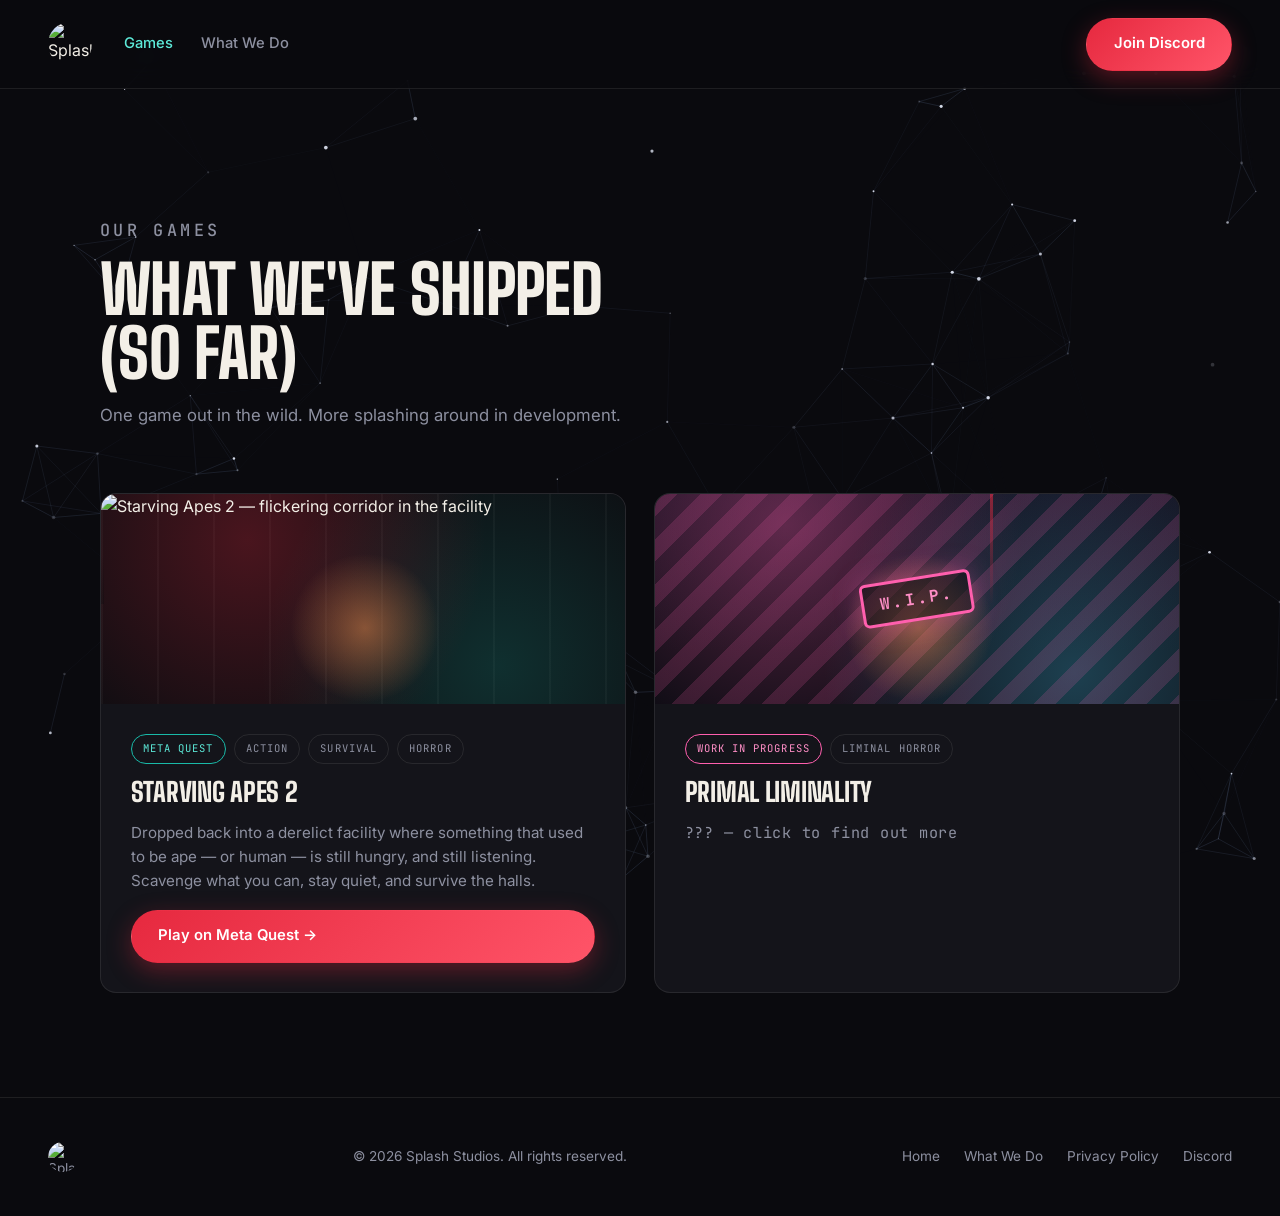
==== commit e2de9379: "Add files via upload" ====
--- a/games.html
+++ b/games.html
@@ -6,7 +6,7 @@
 <title>Games — Splash Studios</title>
 <meta name="description" content="Play Starving Apes 2, the flagship VR horror game from Splash Studios, on Meta Quest.">
 <meta name="theme-color" content="#0a0a0e">
-<link rel="icon" type="image/svg+xml" href="data:image/svg+xml,%3Csvg xmlns='http://www.w3.org/2000/svg' viewBox='0 0 64 64'%3E%3Crect width='64' height='64' rx='14' fill='%230a0a0e'/%3E%3Cpath d='M33,5 C44,6 52,16 49,26 C57,29 61,38 57,47 C52,58 39,62 28,57 C16,52 10,40 14,28 C17,19 24,11 33,5 Z' fill='%23E6293F'/%3E%3Ccircle cx='49' cy='15' r='5' fill='%2319B9A8'/%3E%3C/svg%3E">
+<link rel="icon" type="image/png" href="assets/favicon.png">
 
 <link rel="preconnect" href="https://fonts.googleapis.com">
 <link rel="preconnect" href="https://fonts.gstatic.com" crossorigin>
@@ -14,22 +14,17 @@
 <link rel="stylesheet" href="style.css">
 </head>
 <body>
-<div class="star-field" aria-hidden="true"></div>
+<canvas class="star-field" aria-hidden="true"></canvas>
 
 <header class="nav">
   <a href="index.html" class="brand">
-    <svg class="brand-mark" viewBox="0 0 64 64" fill="none" xmlns="http://www.w3.org/2000/svg" aria-hidden="true">
-      <path d="M33,5 C44,6 52,16 49,26 C57,29 61,38 57,47 C52,58 39,62 28,57 C16,52 10,40 14,28 C17,19 24,11 33,5 Z" fill="#E6293F"/>
-      <circle cx="49" cy="15" r="5" fill="#19B9A8"/>
-      <circle cx="13" cy="46" r="3.4" fill="#19B9A8"/>
-      <circle cx="44" cy="49" r="2.4" fill="#FF5468"/>
-    </svg>
-    <span class="brand-word">SPLASH<small>STUDIOS</small></span>
+    <img class="brand-mark" src="assets/splash-logo-sm.png" alt="Splash Studios">
   </a>
   <nav class="nav-links">
     <a href="games.html" class="active">Games</a>
+    <a href="what-we-do.html">What We Do</a>
   </nav>
-  <a class="btn btn-primary" href="https://discord.gg/km2ezNDZRh" target="_blank" rel="noopener">Join Discord</a>
+  <a class="btn btn-primary" href="https://discord.gg/4bHSVDsTp4" target="_blank" rel="noopener">Join Discord</a>
 </header>
 
 <section class="page-header">
@@ -45,21 +40,8 @@
     <div class="games-grid">
 
       <div class="game-tile">
-        <div class="game-art" aria-hidden="true">
-          <svg class="art-figure" viewBox="0 0 200 200" xmlns="http://www.w3.org/2000/svg">
-            <defs>
-              <filter id="eyeglow-games" x="-200%" y="-200%" width="500%" height="500%">
-                <feGaussianBlur stdDeviation="3" result="blur"/>
-                <feMerge><feMergeNode in="blur"/><feMergeNode in="SourceGraphic"/></feMerge>
-              </filter>
-            </defs>
-            <ellipse cx="100" cy="152" rx="56" ry="40" fill="#06060a"/>
-            <ellipse cx="58" cy="158" rx="13" ry="36" fill="#06060a"/>
-            <ellipse cx="142" cy="158" rx="13" ry="36" fill="#06060a"/>
-            <circle cx="100" cy="96" r="29" fill="#06060a"/>
-            <circle cx="90" cy="93" r="3" fill="#ff3344" filter="url(#eyeglow-games)"/>
-            <circle cx="112" cy="93" r="3" fill="#ff3344" filter="url(#eyeglow-games)"/>
-          </svg>
+        <div class="game-art sa2" aria-hidden="true">
+          <img src="assets/sa2-banner.webp" alt="Starving Apes 2 — flickering corridor in the facility">
         </div>
         <div class="tile-body">
           <div class="badges">
@@ -95,16 +77,14 @@
 
 <footer>
   <a href="index.html" class="brand">
-    <svg class="brand-mark" viewBox="0 0 64 64" fill="none" xmlns="http://www.w3.org/2000/svg" aria-hidden="true" style="width:24px;height:24px;">
-      <path d="M33,5 C44,6 52,16 49,26 C57,29 61,38 57,47 C52,58 39,62 28,57 C16,52 10,40 14,28 C17,19 24,11 33,5 Z" fill="#E6293F"/>
-      <circle cx="49" cy="15" r="5" fill="#19B9A8"/>
-    </svg>
-    <span class="brand-word">SPLASH<small>STUDIOS</small></span>
+    <img class="brand-mark" src="assets/splash-logo-sm.png" alt="Splash Studios">
   </a>
   <p>&copy; 2026 Splash Studios. All rights reserved.</p>
   <div class="foot-links">
     <a href="index.html">Home</a>
-    <a href="https://discord.gg/km2ezNDZRh" target="_blank" rel="noopener">Discord</a>
+    <a href="what-we-do.html">What We Do</a>
+    <a href="privacy.html">Privacy Policy</a>
+    <a href="https://discord.gg/4bHSVDsTp4" target="_blank" rel="noopener">Discord</a>
   </div>
 </footer>
 
--- a/style.css
+++ b/style.css
@@ -93,24 +93,16 @@
 }
 
 .brand { display: flex; align-items: center; gap: 0.65rem; flex-shrink: 0; }
-.brand-mark { width: 32px; height: 32px; flex-shrink: 0; }
-.brand-word {
-  font-family: var(--display);
-  font-weight: 900;
-  font-size: 1.05rem;
-  letter-spacing: 0.01em;
-  line-height: 1;
-  display: flex;
-  flex-direction: column;
-}
-.brand-word small {
-  font-family: var(--mono);
-  font-weight: 500;
-  font-size: 0.52rem;
-  letter-spacing: 0.28em;
-  color: var(--teal);
-  margin-top: 3px;
-}
+.brand-mark {
+  width: 44px;
+  height: 44px;
+  border-radius: 50%;
+  object-fit: cover;
+  flex-shrink: 0;
+  transition: transform 0.3s ease;
+}
+.brand:hover .brand-mark { transform: scale(1.06) rotate(-3deg); }
+footer .brand-mark { width: 30px; height: 30px; }
 
 .nav-links {
   display: flex;
@@ -205,6 +197,44 @@
   opacity: 0.6;
 }
 
+.hero-logo-badge {
+  position: absolute;
+  z-index: 0;
+  right: 4%;
+  top: 50%;
+  transform: translateY(-50%);
+  width: clamp(220px, 28vw, 380px);
+  opacity: 0.92;
+  filter: drop-shadow(0 0 50px rgba(0, 0, 0, 0.65));
+  animation: badgeFloat 7s ease-in-out infinite;
+}
+@keyframes badgeFloat {
+  0%, 100% { transform: translateY(-50%) rotate(0deg); }
+  50% { transform: translateY(calc(-50% - 10px)) rotate(1.5deg); }
+}
+@media (max-width: 980px) {
+  .hero-logo-badge { display: none; }
+}
+@media (prefers-reduced-motion: reduce) {
+  .hero-logo-badge { animation: none; }
+}
+
+/* ---------- Game art images (SA2 banner photo) ---------- */
+.game-art img {
+  width: 100%;
+  height: 100%;
+  object-fit: cover;
+  display: block;
+}
+.game-art.sa2 { position: relative; }
+.game-art.sa2::after {
+  content: "";
+  position: absolute;
+  inset: 0;
+  background: linear-gradient(180deg, rgba(10, 10, 14, 0) 55%, rgba(10, 10, 14, 0.6) 100%);
+  pointer-events: none;
+}
+
 .splash-fx {
   position: absolute;
   border-radius: 50%;
@@ -325,7 +355,6 @@
   color: var(--slate);
   font-size: 0.85rem;
 }
-footer .brand-word { font-size: 0.85rem; }
 footer .foot-links { display: flex; gap: 1.5rem; }
 footer a:hover { color: var(--teal-glow); }
 
@@ -357,18 +386,6 @@
 .tile-body h3 { font-size: 1.65rem; }
 .tile-body p { color: var(--slate); font-size: 0.95rem; flex: 1; }
 
-.game-tile.ghost {
-  border-style: dashed;
-  opacity: 0.65;
-  align-items: center;
-  justify-content: center;
-  text-align: center;
-  min-height: 360px;
-}
-.ghost-inner { padding: 2rem; display: flex; flex-direction: column; gap: 0.75rem; align-items: center; }
-.ghost-inner .eyebrow { margin-bottom: 0; }
-.ghost-inner p { color: var(--slate); font-size: 0.9rem; max-width: 240px; }
-
 /* ---------- Responsive ---------- */
 @media (max-width: 640px) {
   .nav { flex-wrap: wrap; }
@@ -377,24 +394,16 @@
   .hero { min-height: 80vh; }
 }
 
-/* ---------- Starfield (infinite-craft-style dark sky) ---------- */
+/* ---------- Starfield / constellation (canvas-driven) ---------- */
 .star-field {
   position: fixed;
   inset: 0;
   z-index: -3;
-  overflow: hidden;
+  width: 100vw;
+  height: 100vh;
+  display: block;
   pointer-events: none;
   background: var(--void);
-}
-.star {
-  position: absolute;
-  border-radius: 50%;
-  background: #fff;
-  animation: twinkle ease-in-out infinite;
-}
-@keyframes twinkle {
-  0%, 100% { opacity: 0.15; }
-  50% { opacity: 1; }
 }
 
 /* ---------- Button bounce (press feedback) ---------- */
@@ -465,12 +474,106 @@
 .game-tile.wip.revealed .tile-hint { display: none; }
 .game-tile.wip.revealed .tile-reveal { display: block; }
 
+/* ---------- Long-form content (What We Do / Privacy) ---------- */
+.prose { max-width: 720px; }
+.prose p {
+  color: var(--slate);
+  font-size: 1.05rem;
+  margin-bottom: 1.25rem;
+}
+.prose h2 {
+  font-size: clamp(1.7rem, 3vw, 2.3rem);
+  margin-top: 3rem;
+  margin-bottom: 1rem;
+}
+.prose h2:first-child { margin-top: 0; }
+.prose h3 {
+  font-family: var(--body);
+  text-transform: none;
+  font-weight: 700;
+  letter-spacing: 0;
+  font-size: 1.15rem;
+  color: var(--bone);
+  margin-top: 1.75rem;
+  margin-bottom: 0.6rem;
+}
+.prose ul { margin: 0 0 1.5rem 0; }
+.prose li {
+  position: relative;
+  color: var(--slate);
+  font-size: 1rem;
+  padding-left: 1.4rem;
+  margin-bottom: 0.65rem;
+}
+.prose li::before {
+  content: "";
+  position: absolute;
+  left: 0;
+  top: 0.55em;
+  width: 6px;
+  height: 6px;
+  border-radius: 50%;
+  background: var(--teal);
+}
+.prose strong { color: var(--bone); }
+.meta-line {
+  font-family: var(--mono);
+  font-size: 0.78rem;
+  letter-spacing: 0.1em;
+  text-transform: uppercase;
+  color: var(--slate);
+  margin-bottom: 2.5rem;
+}
+
+.pillars-grid {
+  display: grid;
+  grid-template-columns: repeat(auto-fit, minmax(230px, 1fr));
+  gap: 1.5rem;
+  margin: 2rem 0 2.5rem;
+}
+.pillar {
+  background: var(--panel);
+  border: 1px solid var(--line);
+  border-radius: var(--radius);
+  padding: 1.75rem;
+  transition: border-color 0.3s ease, transform 0.3s ease;
+}
+.pillar:hover { border-color: var(--teal); transform: translateY(-3px); }
+.pillar .num {
+  display: block;
+  font-family: var(--mono);
+  color: var(--teal-glow);
+  font-size: 0.8rem;
+  letter-spacing: 0.12em;
+  margin-bottom: 0.85rem;
+}
+.pillar h3 {
+  font-family: var(--display);
+  text-transform: uppercase;
+  font-weight: 800;
+  font-size: 1.2rem;
+  letter-spacing: -0.01em;
+  margin: 0 0 0.6rem;
+  color: var(--bone);
+}
+.pillar p { color: var(--slate); font-size: 0.92rem; margin: 0; }
+
+.notice {
+  background: rgba(76, 201, 240, 0.08);
+  border: 1px solid rgba(76, 201, 240, 0.35);
+  border-radius: 10px;
+  padding: 1.1rem 1.4rem;
+  font-size: 0.9rem;
+  color: var(--slate);
+  margin: 0 0 2.5rem;
+}
+.notice strong { color: var(--teal-glow); }
+
 /* ---------- Reduced motion ---------- */
 @media (prefers-reduced-motion: reduce) {
   html { scroll-behavior: auto; }
   .blob { animation: none; }
   .game-art::before { animation: none; }
   .splash-fx { display: none; }
-  .star { animation: none; opacity: 0.55; }
   .btn.bounce { animation: none; }
 }
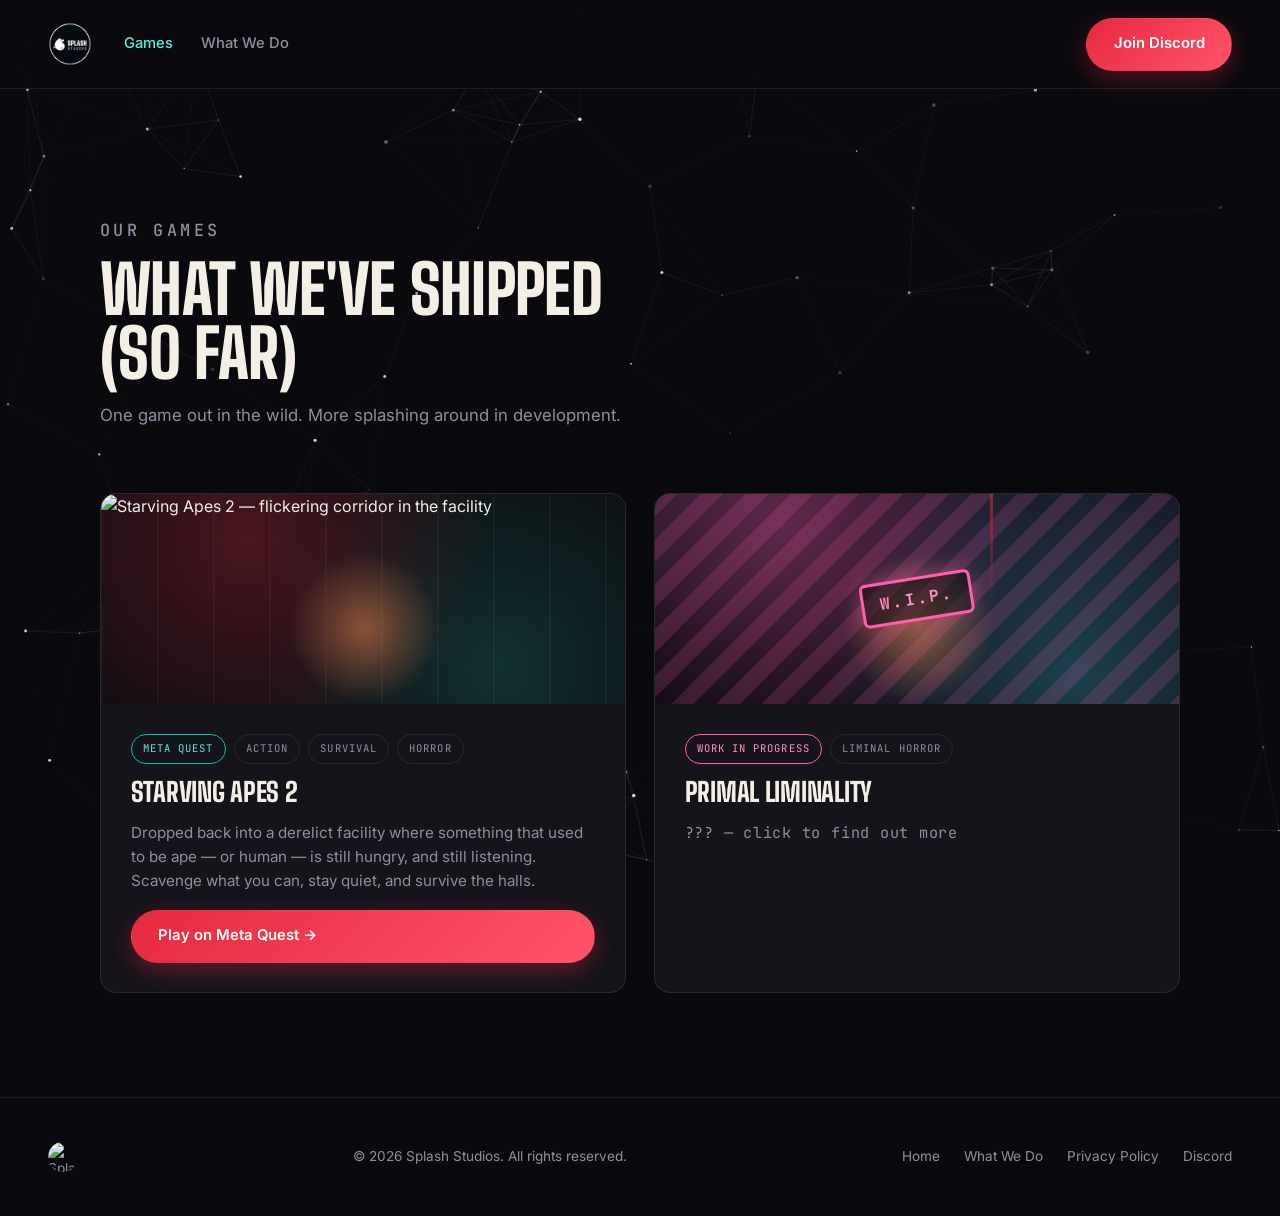
==== commit f4e0c672: "Update games.html" ====
--- a/games.html
+++ b/games.html
@@ -6,7 +6,7 @@
 <title>Games — Splash Studios</title>
 <meta name="description" content="Play Starving Apes 2, the flagship VR horror game from Splash Studios, on Meta Quest.">
 <meta name="theme-color" content="#0a0a0e">
-<link rel="icon" type="image/png" href="assets/favicon.png">
+<link rel="icon" type="image/png" href="favicon.png">
 
 <link rel="preconnect" href="https://fonts.googleapis.com">
 <link rel="preconnect" href="https://fonts.gstatic.com" crossorigin>
@@ -18,7 +18,7 @@
 
 <header class="nav">
   <a href="index.html" class="brand">
-    <img class="brand-mark" src="assets/splash-logo-sm.png" alt="Splash Studios">
+    <img class="brand-mark" src="splash-logo-sm.png" alt="Splash Studios">
   </a>
   <nav class="nav-links">
     <a href="games.html" class="active">Games</a>
